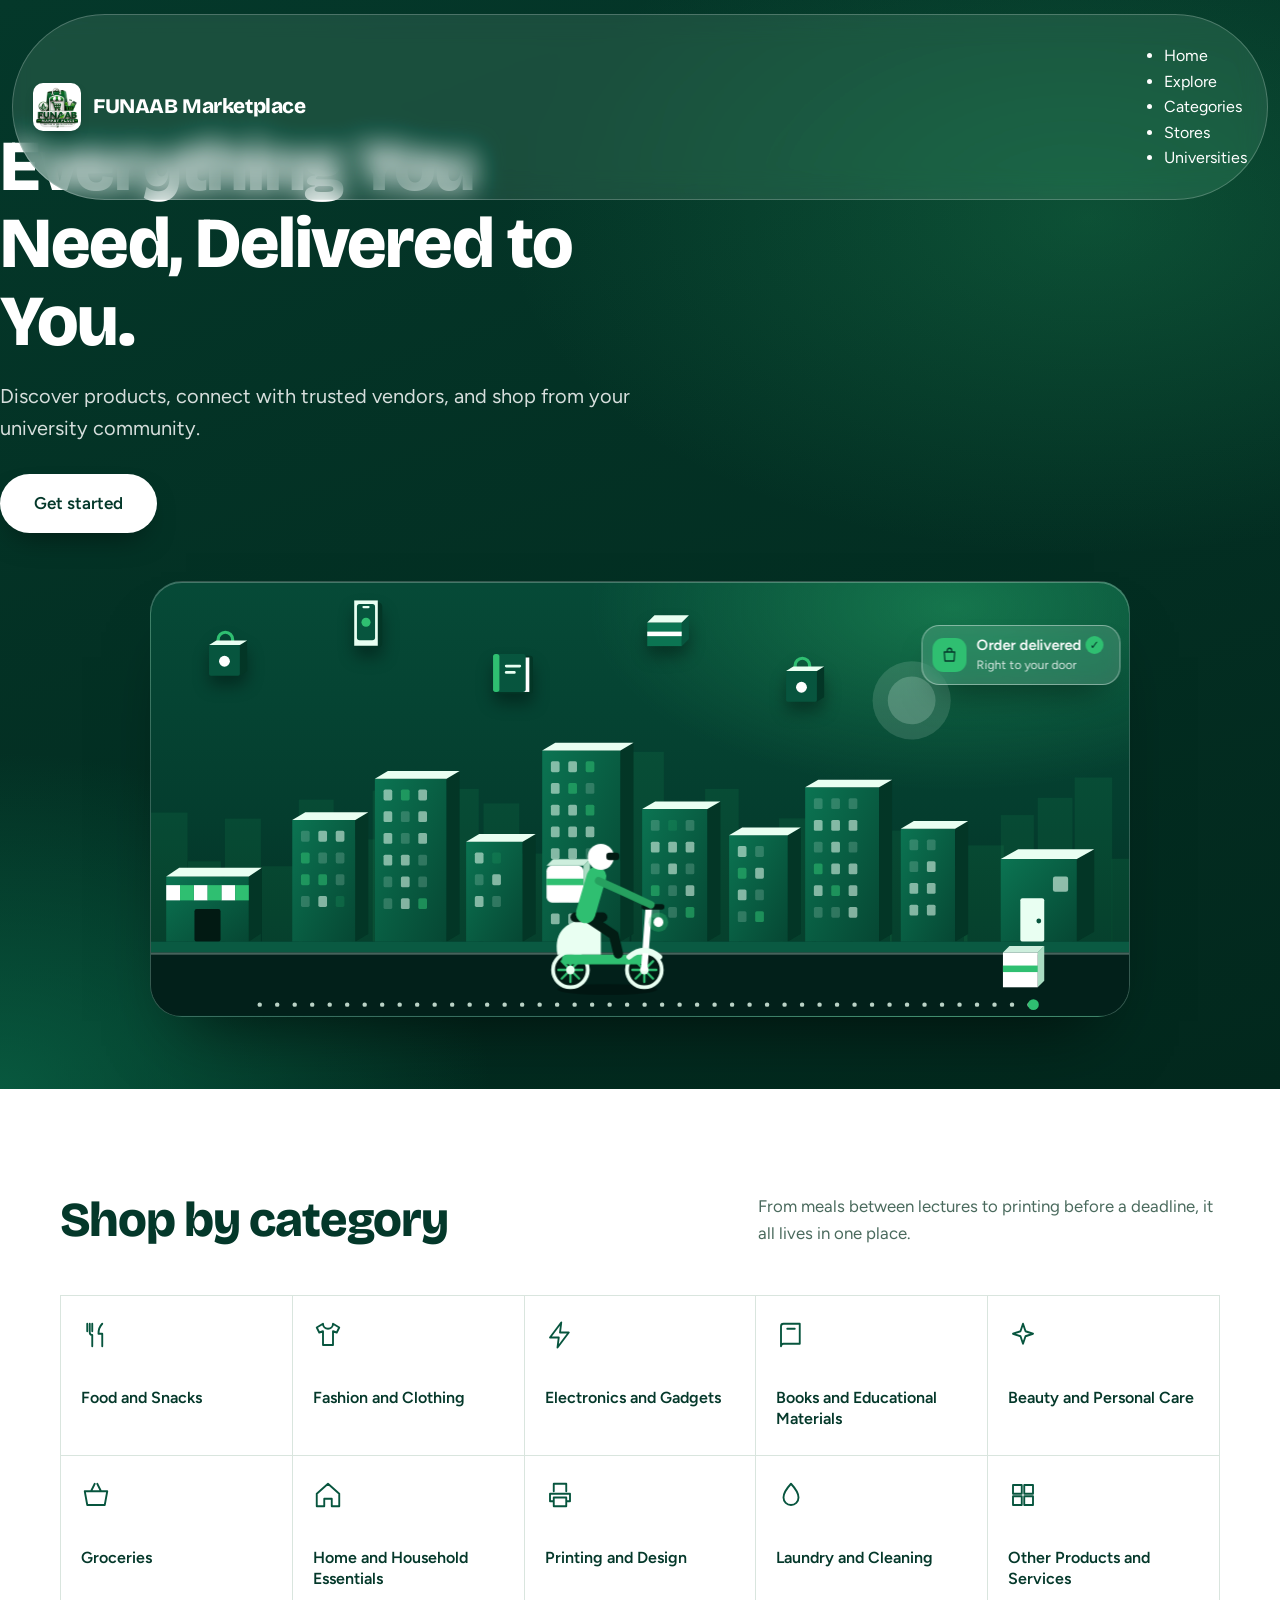
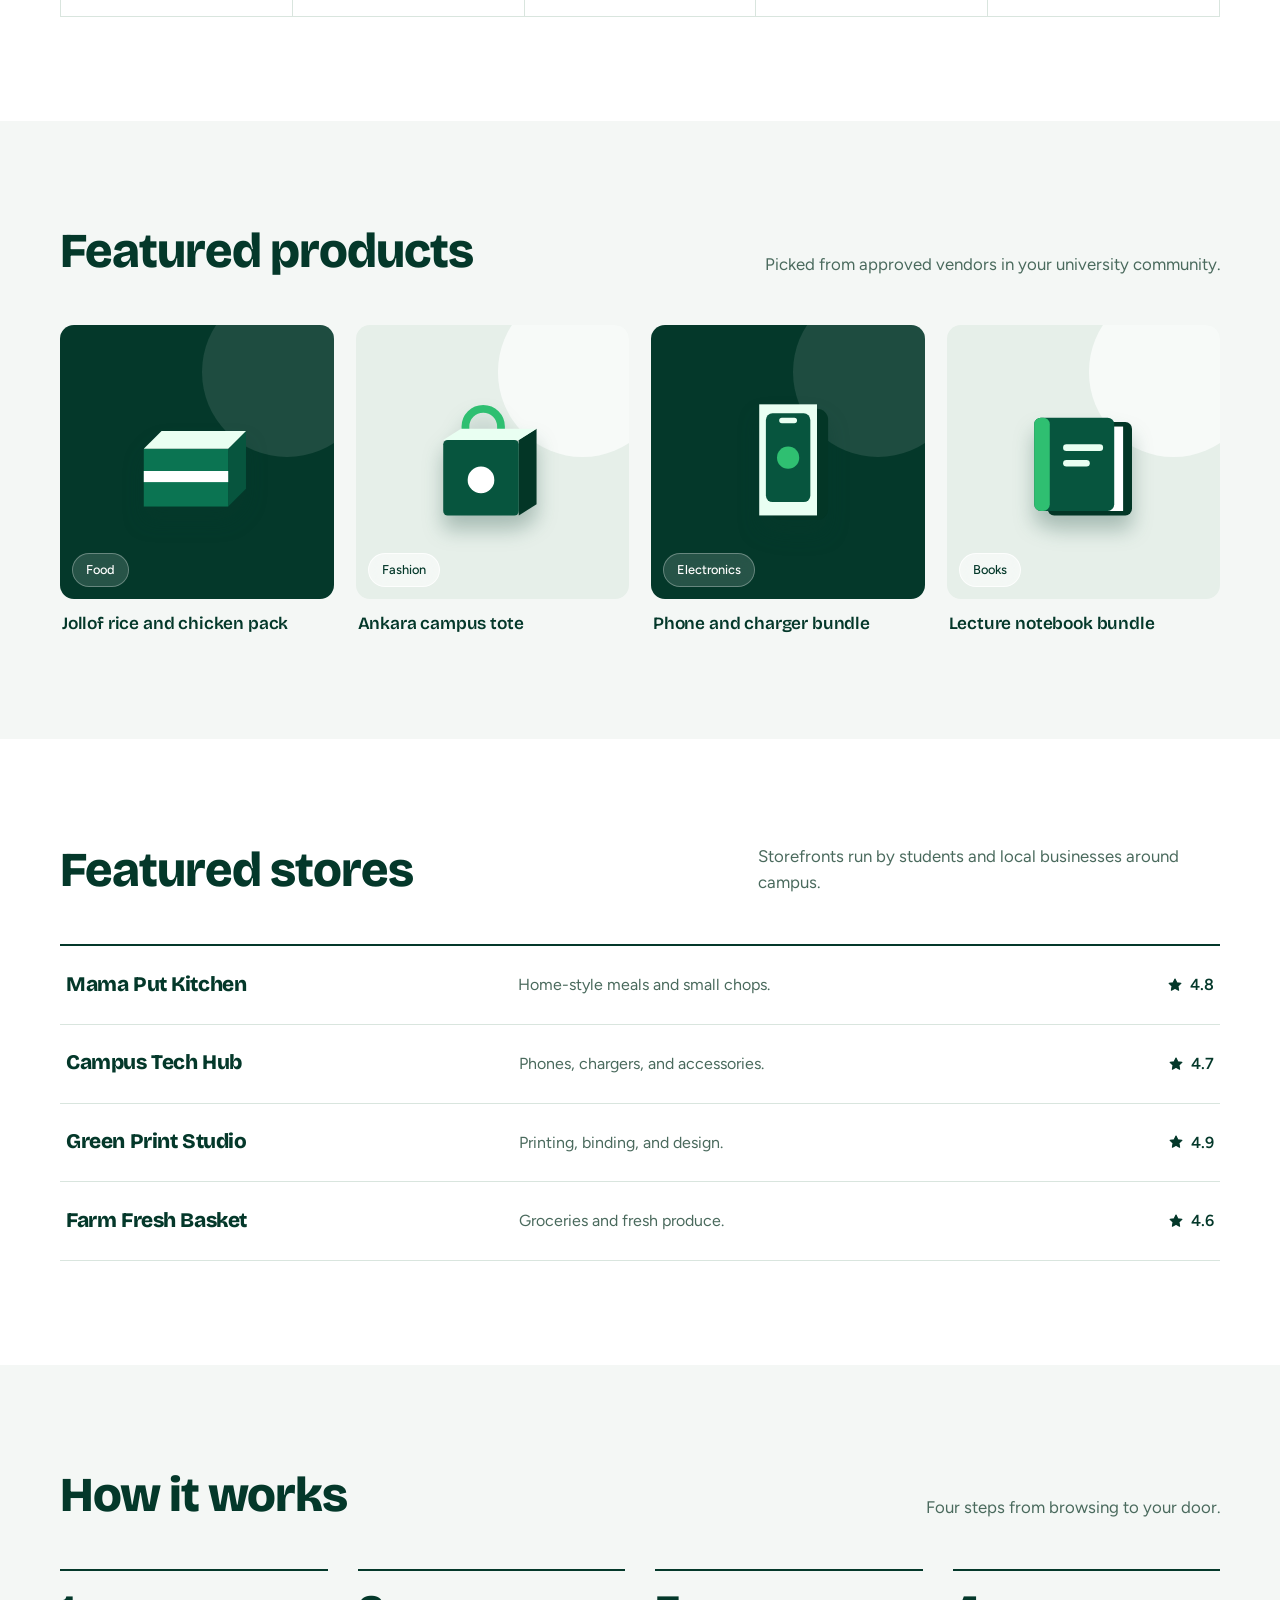
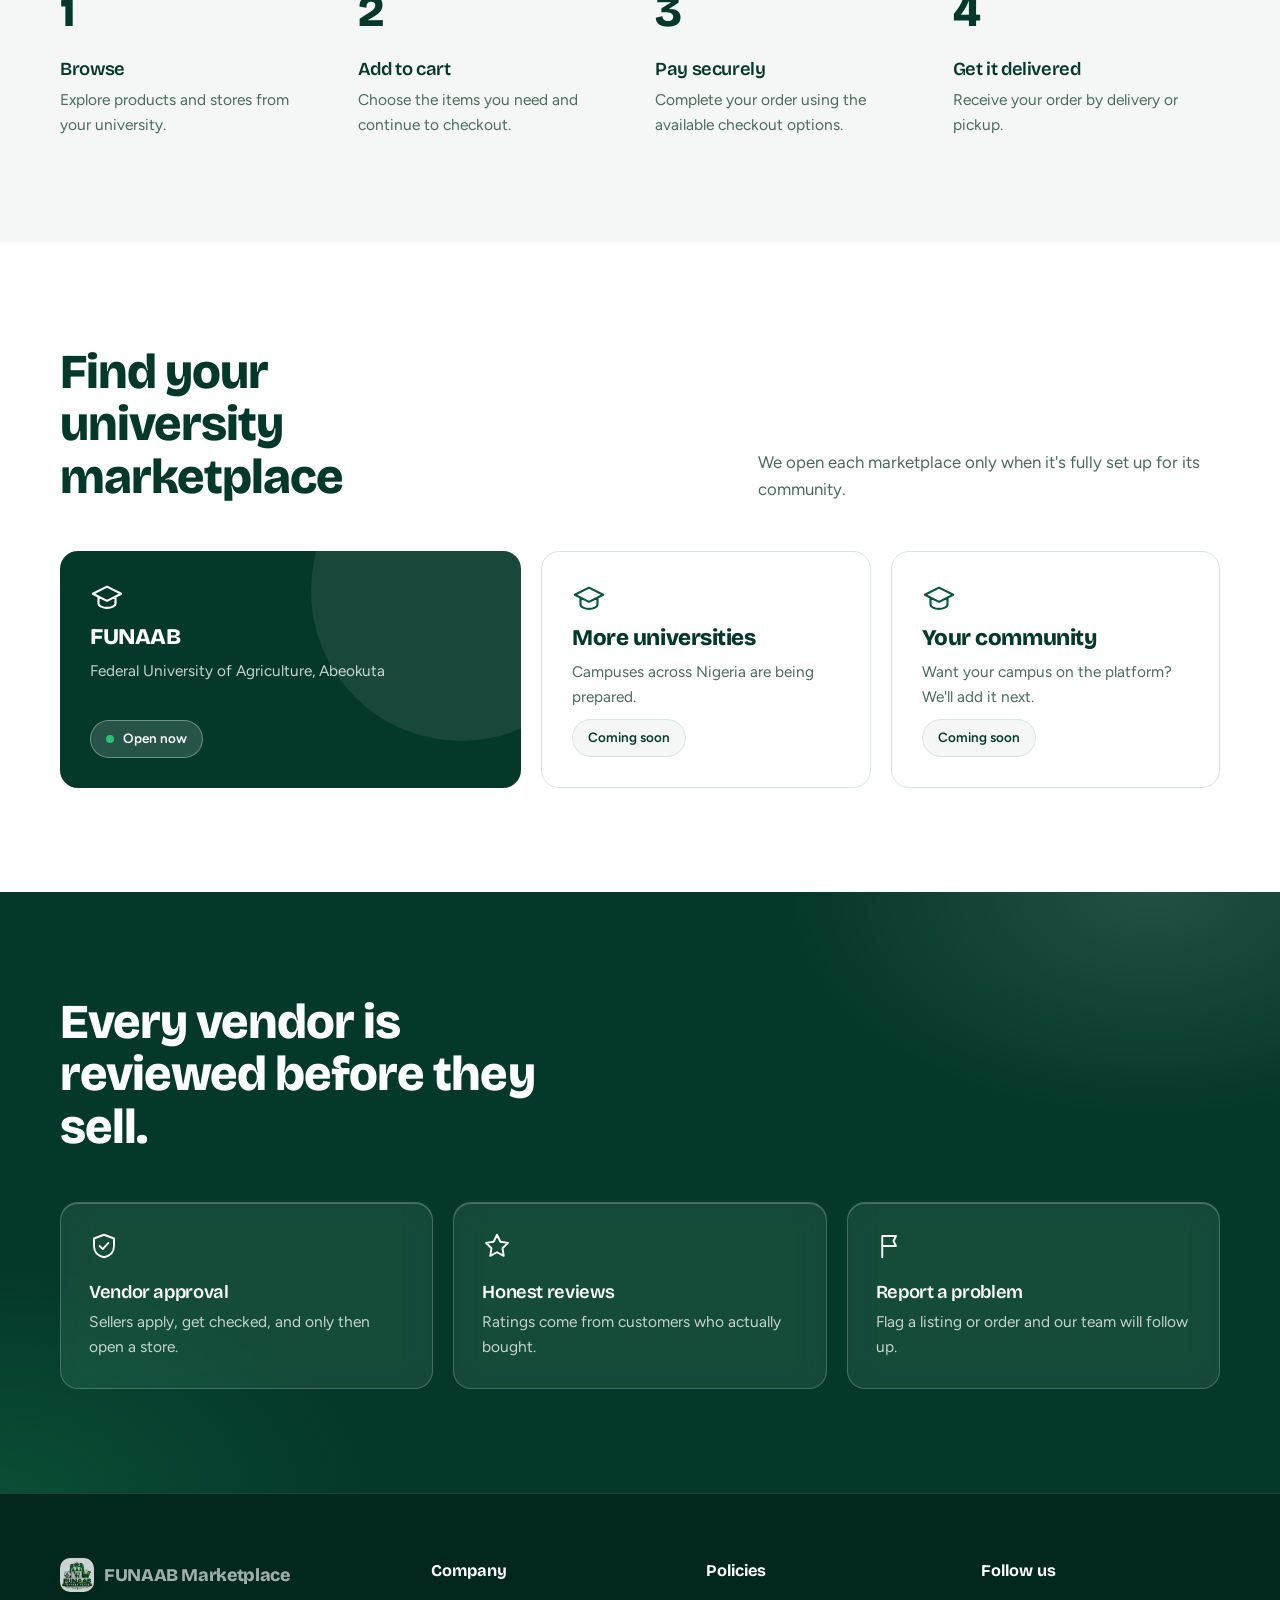
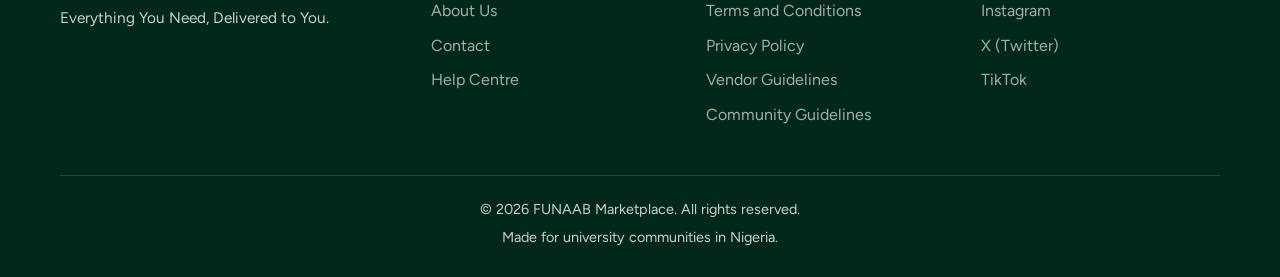
==== index.html @ 8a832fd6 "Rename index-18.html to index.html" ====
<!DOCTYPE html>
<html lang="en">
<head>
<meta charset="utf-8">
<meta name="viewport" content="width=device-width, initial-scale=1, viewport-fit=cover">
<title>FUNAAB Marketplace — Everything You Need, Delivered to You</title>
<meta name="description" content="Discover products, connect with trusted vendors, and shop from your university community on FUNAAB Marketplace.">
<meta name="theme-color" content="#022c21">
<link rel="preconnect" href="https://fonts.googleapis.com">
<link rel="preconnect" href="https://fonts.gstatic.com" crossorigin>
<link href="https://fonts.googleapis.com/css2?family=Bricolage+Grotesque:opsz,wght@12..96,600;12..96,800&family=Figtree:wght@400;500;600&display=swap" rel="stylesheet">
<style>
:root{
  --deep:#04382a;
  --deep-2:#043d2e;
  --emerald:#07553e;
  --fresh:#2fbf71;
  --fresh-soft:#d9f7e6;
  --mint:#f4f7f5;
  --ink:#08261d;
  --muted:#4a6a5d;
  --line:#d9e5de;
  --white:#fff;
  --ease:cubic-bezier(.22,.8,.24,1);
  --display:"Bricolage Grotesque",system-ui,sans-serif;
  --body:"Figtree",system-ui,-apple-system,"Segoe UI",sans-serif;
}
*,*::before,*::after{box-sizing:border-box}
html{scroll-behavior:smooth;-webkit-text-size-adjust:100%}
body{margin:0;font-family:var(--body);color:var(--ink);background:var(--white);line-height:1.6;overflow-x:hidden;-webkit-font-smoothing:antialiased}
a{color:inherit;text-decoration:none}
svg{display:block}
.icon{width:1em;height:1em;fill:none;stroke:currentColor;stroke-width:1.7;stroke-linecap:round;stroke-linejoin:round}
:focus-visible{outline:3px solid var(--fresh);outline-offset:3px;border-radius:8px}
.wrap{width:min(1160px,calc(100% - 40px));margin-inline:auto}
h1,h2,h3{font-family:var(--display);line-height:1.08;margin:0;letter-spacing:-.02em}

/* ---------- Navigation ---------- */
.nav{position:fixed;inset:14px 0 auto 0;z-index:50;pointer-events:none}
.nav-inner{pointer-events:auto;width:min(1160px,calc(100% - 28px));margin-inline:auto;display:flex;align-items:center;justify-content:space-between;gap:16px;padding:10px 14px 10px 18px;border-radius:999px;background:rgba(255,255,255,.1);border:1px solid rgba(255,255,255,.22);backdrop-filter:blur(14px) saturate(1.4);-webkit-backdrop-filter:blur(14px) saturate(1.4);color:#fff;transition:background .35s var(--ease),border-color .35s var(--ease),color .35s var(--ease),box-shadow .35s var(--ease)}
.nav.scrolled .nav-inner{background:rgba(255,255,255,.82);border-color:var(--line);color:var(--deep);box-shadow:0 10px 30px -12px rgba(4,59,44,.35)}
.logo{display:flex;align-items:center;gap:10px;font-family:var(--display);font-weight:800;font-size:1.12rem;letter-spacing:-.02em}
.logo-mark{width:34px;height:34px;border-radius:10px;background:#fff;display:grid;place-items:center;color:var(--deep);box-shadow:0 6px 14px -8px rgba(0,0,0,.5)}
.logo-mark .icon{width:19px;height:19px;stroke-width:2}
.site-logo{display:block;width:100%;height:100%;object-fit:contain}
.logo-mark{overflow:hidden;flex:0 0 34px}

/* ---------- Hero ---------- */
.hero{position:relative;min-height:100svh;color:#fff;background:
  radial-gradient(900px 520px at 85% 20%,rgba(47,191,113,.22),transparent 65%),
  radial-gradient(700px 480px at 0% 100%,rgba(10,107,75,.7),transparent 70%),
  linear-gradient(160deg,var(--deep) 0%,#02281d 100%);
  display:flex;align-items:center;padding:128px 0 72px;overflow:hidden;isolation:isolate}
.hero-in{width:100%;min-width:0}
.hero .wrap{max-width:100%;}
.hero h1,.hero p.lead{overflow-wrap:anywhere;word-break:normal}
.hero h1 .w,.hero .lead .w{max-width:100%;}
.hero h1{font-size:clamp(2.4rem,5.6vw,4.6rem);font-weight:800;max-width:15ch}
.hero p.lead{font-size:clamp(1.05rem,1.6vw,1.25rem);max-width:52ch;margin:20px 0 30px;color:rgba(255,255,255,.84)}
.cta-row{display:flex;gap:14px;flex-wrap:wrap}
.cta-row .btn{width:auto;min-width:0}
.btn{display:inline-flex;align-items:center;justify-content:center;padding:11px 22px;min-height:44px;border-radius:999px;font-weight:600;font-size:.94rem;transition:transform .3s var(--ease),box-shadow .3s var(--ease),background .3s}
.btn-primary{background:#fff;color:var(--deep);box-shadow:0 14px 30px -14px rgba(0,0,0,.55)}
.btn-primary:hover{transform:translateY(-3px);box-shadow:0 20px 36px -14px rgba(0,0,0,.65)}
.btn-glass{background:rgba(255,255,255,.1);color:#fff;border:1px solid rgba(255,255,255,.38);backdrop-filter:blur(10px);-webkit-backdrop-filter:blur(10px)}
.btn-glass:hover{transform:translateY(-3px);background:rgba(255,255,255,.2)}
.btn:active{transform:translateY(0) scale(.98)}

/* word-by-word text */
.w{display:inline-block;opacity:0;transform:translate3d(0,.55em,0) scale(.96);animation:word .7s var(--ease) forwards}
.hero h1 .w{animation-delay:calc(120ms + var(--w) * 95ms)}
.hero .lead .w{animation-delay:calc(900ms + var(--w) * 48ms)}
@keyframes word{to{opacity:1;transform:none}}
.enter{opacity:0;transform:translate3d(0,26px,0);animation:enter .9s var(--ease) forwards;animation-delay:calc(var(--d,0) * 1ms)}
@keyframes enter{to{opacity:1;transform:none}}

/* delivery scene */
.scene{--loop:9s;--start:1.5s;position:relative;margin:48px auto 0;max-width:980px;aspect-ratio:900/400;border-radius:32px;overflow:hidden;border:1px solid rgba(255,255,255,.2);
  background:radial-gradient(520px 260px at 82% 6%,rgba(47,191,113,.38),transparent 70%),linear-gradient(180deg,#064a37 0%,#043d2e 55%,#022c21 100%);
  box-shadow:0 40px 70px -36px rgba(0,0,0,.65),inset 0 1px 0 rgba(255,255,255,.25);
  opacity:0;animation:sceneIn 1s var(--ease) 1.1s forwards;contain:layout paint}
@keyframes sceneIn{from{opacity:0;transform:translate3d(0,30px,0) scale(.98)}to{opacity:1;transform:none}}
.scene.paused *{animation-play-state:paused!important}
.city{position:absolute;inset:0;width:100%;height:100%}
.tw{animation:tw 3.2s ease-in-out infinite alternate}
@keyframes tw{from{opacity:.15}to{opacity:.9}}
.route{animation:march .8s linear infinite}
@keyframes march{to{stroke-dashoffset:16}}

.rx{transform:translate3d(420px,0,0);animation:rideX var(--loop) linear infinite var(--start) backwards;will-change:transform}
@keyframes rideX{
  0%{transform:translate3d(90px,0,0);animation-timing-function:cubic-bezier(.45,.05,.3,1)}
  58%{transform:translate3d(740px,0,0);animation-timing-function:cubic-bezier(.5,0,.9,.5)}
  70%,100%{transform:translate3d(920px,0,0)}}
.ro{animation:rideO var(--loop) linear infinite var(--start) backwards}
@keyframes rideO{0%{opacity:0}4%,66%{opacity:1}70%,100%{opacity:0}}
.spin{transform-box:fill-box;transform-origin:center;animation:spin var(--loop) linear infinite var(--start) backwards}
@keyframes spin{
  0%{transform:rotate(0);animation-timing-function:cubic-bezier(.45,.05,.3,1)}
  58%{transform:rotate(2292deg);animation-timing-function:cubic-bezier(.5,0,.9,.5)}
  70%,100%{transform:rotate(2865deg)}}
.bob{animation:bob .36s ease-in-out infinite alternate}
@keyframes bob{to{transform:translate3d(0,-1.8px,0)}}
.dust-wrap{animation:dustW var(--loop) linear infinite var(--start) backwards}
@keyframes dustW{0%,54%{opacity:1}56.5%{opacity:0}59%,100%{opacity:1}}
.dust{transform-box:fill-box;transform-origin:center;opacity:0;animation:puff .9s ease-out infinite}
.dust:nth-child(2){animation-delay:.3s}.dust:nth-child(3){animation-delay:.6s}
@keyframes puff{0%{opacity:.6;transform:translate3d(0,0,0) scale(.4)}100%{opacity:0;transform:translate3d(-44px,-12px,0) scale(1.7)}}

.pkg{transform-box:fill-box;transform-origin:50% 100%;animation:pkg var(--loop) linear infinite var(--start) backwards}
@keyframes pkg{
  0%,56%{opacity:0;transform:translate3d(-70px,-50px,0) scale(.2)}
  60%{opacity:1;transform:translate3d(-22px,-74px,0) scale(1.1)}
  64%{transform:translate3d(0,0,0) scale(1.18,.84)}
  67%{transform:translate3d(0,-9px,0) scale(.95,1.07)}
  70%,90%{opacity:1;transform:none}
  96%,100%{opacity:0;transform:translate3d(0,-10px,0) scale(.9)}}
.ring{transform-box:fill-box;transform-origin:center;opacity:0;animation:ring var(--loop) ease-out infinite var(--start) backwards}
@keyframes ring{0%,62%{opacity:0;transform:scale(.3)}64%{opacity:.85}78%,100%{opacity:0;transform:scale(2.4)}}

.dcard{position:absolute;left:min(89%,calc(100% - 100px));top:10%;display:flex;align-items:center;gap:10px;padding:10px 16px 10px 10px;border-radius:18px;background:rgba(255,255,255,.16);border:1px solid rgba(255,255,255,.4);backdrop-filter:blur(12px) saturate(1.3);-webkit-backdrop-filter:blur(12px) saturate(1.3);box-shadow:0 20px 36px -18px rgba(0,0,0,.6);color:#fff;line-height:1.25;white-space:nowrap;transform:translate3d(-50%,0,0);animation:card var(--loop) linear infinite var(--start) backwards;will-change:transform,opacity}
.dcard i{width:34px;height:34px;border-radius:11px;background:var(--fresh);color:var(--deep);display:grid;place-items:center;font-size:18px;flex:none}
.dcard b{display:block;font-weight:600;font-size:.92rem}
.dcard small{opacity:.82;font-size:.76rem}
.tk{display:inline-grid;place-items:center;width:18px;height:18px;margin-left:4px;border-radius:50%;background:var(--fresh);color:var(--deep);font-size:.72rem;font-weight:800;vertical-align:1px}
@keyframes card{
  0%,62%{opacity:0;transform:translate3d(-50%,14px,0) scale(.88)}
  68%{opacity:1;transform:translate3d(-50%,-4px,0) scale(1.04)}
  71%,90%{opacity:1;transform:translate3d(-50%,0,0) scale(1)}
  96%,100%{opacity:0;transform:translate3d(-50%,-10px,0) scale(.96)}}

.fl{position:absolute;width:clamp(32px,6.2vw,58px);aspect-ratio:1;height:auto;will-change:transform;filter:drop-shadow(0 10px 8px rgba(0,0,0,.35));animation:drift var(--t,8s) ease-in-out var(--s,0s) infinite alternate}
@keyframes drift{from{transform:translate3d(0,0,0) rotate(var(--r0,-6deg))}to{transform:translate3d(var(--dx,10px),var(--dy,-14px),0) rotate(var(--r1,6deg))}}

@media (max-width:640px){
  .fl.hide-s{display:none}
  .dcard b{font-size:.82rem}.dcard small{font-size:.7rem}.dcard i{width:28px;height:28px}
}


/* ---------- Sections ---------- */
section{position:relative}
.block{padding:104px 0}
.block.alt{background:var(--mint)}
.head{display:grid;grid-template-columns:1fr 1fr;gap:24px 48px;align-items:end;margin-bottom:48px}
.head h2{font-size:clamp(2rem,3.8vw,3.1rem);color:var(--deep);font-weight:800;max-width:14ch}
.head p{margin:0;color:var(--muted);font-size:1.05rem;max-width:42ch;justify-self:end}
.reveal{opacity:0;transform:translate3d(0,14px,0);transition:opacity .6s var(--ease),transform .6s var(--ease)}
.reveal.in{opacity:1;transform:none}

/* categories: ruled index, fills deep green on hover */
.cats{display:grid;grid-template-columns:repeat(5,1fr);border-top:1px solid var(--line);border-left:1px solid var(--line)}
.cat{padding:24px 20px 26px;border-right:1px solid var(--line);border-bottom:1px solid var(--line);display:flex;flex-direction:column;gap:38px;color:var(--deep);font-weight:600;line-height:1.3;transition:background .3s,color .3s}
.cat .icon{width:30px;height:30px;stroke-width:1.5;color:var(--emerald);transition:color .3s}
.cat:hover{background:var(--deep);color:#fff}
.cat:hover .icon{color:#fff}

/* products */
.products{display:grid;grid-template-columns:repeat(4,1fr);gap:22px}
.art{aspect-ratio:1/1;border-radius:14px;background:#e6efe9;display:grid;place-items:center;position:relative;overflow:hidden}
.art::before{content:"";position:absolute;width:62%;aspect-ratio:1;border-radius:50%;background:rgba(255,255,255,.7);right:-14%;top:-14%}
.art.dark{background:var(--deep)}
.art.dark::before{background:rgba(255,255,255,.1)}
.art svg{position:relative;width:52%;height:auto;filter:drop-shadow(0 14px 10px rgba(4,56,42,.28))}
.tag{position:absolute;left:12px;bottom:12px;padding:6px 13px;border-radius:999px;font-size:.8rem;font-weight:500;color:var(--deep);background:rgba(255,255,255,.55);border:1px solid rgba(255,255,255,.8);backdrop-filter:blur(10px);-webkit-backdrop-filter:blur(10px)}
.art.dark .tag{color:#fff;background:rgba(255,255,255,.14);border-color:rgba(255,255,255,.3)}
.pbody{padding:14px 2px 0}
.pbody h3{font-size:1.08rem;color:var(--deep);font-weight:600;letter-spacing:-.01em;line-height:1.25}

/* stores: ruled list */
.stores{border-top:2px solid var(--deep)}
.store{display:grid;grid-template-columns:1.1fr 1.6fr auto;gap:20px;align-items:center;padding:26px 6px;border-bottom:1px solid var(--line);transition:background .3s}
.store:hover{background:var(--mint)}
.store h3{font-size:1.3rem;color:var(--deep);font-weight:800}
.store p{margin:0;color:var(--muted)}
.rating{display:inline-flex;align-items:center;gap:7px;font-weight:600;color:var(--deep)}
.rating .icon{width:16px;height:16px;fill:var(--deep);stroke:var(--deep)}

/* how it works */
.steps{display:grid;grid-template-columns:repeat(4,1fr);gap:30px}
.step{border-top:2px solid var(--deep);padding-top:18px}
.step .n{font-family:var(--display);font-weight:800;font-size:2.8rem;line-height:1;color:var(--deep);margin-bottom:26px}
.step h3{font-size:1.15rem;color:var(--deep);font-weight:600}
.step p{margin:8px 0 0;color:var(--muted);font-size:.97rem;max-width:26ch}

/* universities */
.unis{display:grid;grid-template-columns:1.4fr 1fr 1fr;gap:20px}
.uni{border-radius:18px;padding:30px;border:1px solid var(--line);background:#fff;display:flex;flex-direction:column;gap:10px;min-height:220px}
.uni .cap{width:34px;height:34px;color:var(--emerald);stroke-width:1.5}
.uni h3{font-size:1.4rem;color:var(--deep);font-weight:800}
.uni p{margin:0;color:var(--muted);font-size:.96rem}
.status{align-self:flex-start;margin-top:auto;padding:7px 15px;border-radius:999px;font-size:.84rem;font-weight:600;color:var(--deep);border:1px solid var(--line);background:var(--mint)}
.uni.live{background:var(--deep);border:none;position:relative;overflow:hidden;isolation:isolate}
.uni.live::before{content:"";position:absolute;width:300px;height:300px;border-radius:50%;background:rgba(255,255,255,.08);right:-90px;top:-110px;z-index:-1}
.uni.live h3,.uni.live .cap{color:#fff}
.uni.live p{color:rgba(255,255,255,.78)}
.uni.live .status{display:inline-flex;align-items:center;gap:9px;color:#fff;background:rgba(255,255,255,.14);border:1px solid rgba(255,255,255,.35);backdrop-filter:blur(10px);-webkit-backdrop-filter:blur(10px)}
.pulse{width:8px;height:8px;border-radius:50%;background:var(--fresh);animation:pulse 1.8s ease-out infinite}
@keyframes pulse{0%{box-shadow:0 0 0 0 rgba(47,191,113,.7)}100%{box-shadow:0 0 0 10px rgba(47,191,113,0)}}

/* trust band (deep green, glass cards) */
.trust{background:radial-gradient(520px 320px at 90% 0%,rgba(255,255,255,.12),transparent 70%),radial-gradient(520px 320px at 0% 100%,rgba(47,191,113,.16),transparent 70%),var(--deep);color:#fff;padding:104px 0}
.trust h2{font-size:clamp(2rem,3.8vw,3.1rem);font-weight:800;max-width:17ch}
.trust-grid{display:grid;grid-template-columns:repeat(3,1fr);gap:20px;margin-top:48px}
.tcard{padding:28px;border-radius:18px;background:rgba(255,255,255,.08);border:1px solid rgba(255,255,255,.2);box-shadow:inset 0 1px 0 rgba(255,255,255,.22);backdrop-filter:blur(14px) saturate(1.3);-webkit-backdrop-filter:blur(14px) saturate(1.3)}
.tcard .icon{width:30px;height:30px;stroke-width:1.5;color:#fff;margin-bottom:22px}
.tcard h3{font-size:1.15rem;font-weight:600}
.tcard p{margin:8px 0 0;color:rgba(255,255,255,.76);font-size:.97rem}

/* footer */
footer{background:#02281d;color:rgba(255,255,255,.78);padding:64px 0 28px;border-top:1px solid rgba(255,255,255,.12)}
.foot-grid{display:grid;grid-template-columns:1.4fr 1fr 1fr 1fr;gap:36px}
.foot-grid h4{margin:0 0 14px;color:#fff;font-family:var(--display);font-size:1.02rem}
.foot-grid ul{list-style:none;margin:0;padding:0;display:grid;gap:9px}
.foot-grid a{opacity:.8;transition:opacity .2s}
.foot-grid a:hover{opacity:1;text-decoration:underline;text-underline-offset:4px}
.foot-brand p{max-width:32ch;margin:14px 0 0;font-size:.96rem}
.foot-bottom{margin-top:48px;padding-top:22px;border-top:1px solid rgba(255,255,255,.14);font-size:.9rem;display:flex;justify-content:space-between;gap:12px;flex-wrap:wrap}

/* ---------- Responsive ---------- */
@media (max-width:980px){
  .head{grid-template-columns:1fr}.head p{justify-self:start}
  .cats{grid-template-columns:repeat(3,1fr)}
  .products{grid-template-columns:repeat(2,1fr)}
  .steps{grid-template-columns:repeat(2,1fr);row-gap:40px}
  .unis{grid-template-columns:1fr 1fr}.uni.live{grid-column:1/-1}
  .trust-grid{grid-template-columns:1fr}
  .foot-grid{grid-template-columns:1fr 1fr}
}
@media (max-width:820px){
  .links{display:none!important}
}
@media (max-width:700px){
  .store{grid-template-columns:1fr auto}.store p{grid-column:1/-1;grid-row:2}
}
@media (max-width:560px){
  .cats{grid-template-columns:repeat(2,1fr)}
  .unis,.steps{grid-template-columns:1fr}
  .foot-grid{grid-template-columns:1fr}
  .products{gap:14px}
}
@media (prefers-reduced-motion:reduce){html{scroll-behavior:auto}.reveal{transition:none;opacity:1;transform:none}}

.nav-inner{width:calc(100% - 24px);max-width:none;padding:12px 20px;min-height:78px;gap:12px}
.nav-inner .logo{gap:12px;font-size:1.3rem;min-width:0;white-space:nowrap}
.nav-inner .logo-mark{width:48px;height:48px;flex:0 0 48px;border-radius:10px}
.nav-inner .site-logo{width:100%;height:100%;object-fit:contain}
.foot-bottom{display:flex;flex-direction:column;justify-content:center;align-items:center;text-align:center;width:100%;gap:4px}
.foot-bottom span{display:block;max-width:100%}

/* never allow sideways scrolling */
html,body{width:100%;max-width:100%;overflow-x:hidden}

/* "Get started" button (desktop/tablet size) */
.cta-row .btn{padding:16px 34px;font-size:1.0625rem;min-height:54px;width:auto;max-width:fit-content}

/* =====================================================================
   MOBILE REFINEMENT  (designed for 320 / 360 / 375 / 390 / 430px)
   Everything below is fluid (clamp / vw) so it scales smoothly between
   the named widths instead of jumping at them.
   ===================================================================== */

/* ---- Header: compact pill, centred, equal padding both sides ---- */
@media (max-width:820px){
  .nav{inset:10px 0 auto 0}
  .nav-inner>nav{display:none}                 /* empty <nav> was adding a flex gap + dead space on the right */
  .nav-inner{width:fit-content;max-width:calc(100% - 24px);min-height:0;margin-inline:auto;justify-content:center;gap:0;padding:6px 16px 6px 8px}
  .nav-inner .logo{gap:8px;font-size:clamp(.95rem,4.3vw,1.15rem);line-height:1.2}
  .nav-inner .logo-mark{width:36px;height:36px;flex:0 0 36px;border-radius:9px}
}

/* ---- Page, hero, illustration ---- */
@media (max-width:640px){
  .wrap{width:calc(100% - 36px)}               /* 18px gutters (was 36px: hero had double side padding) */

  .hero{min-height:0;align-items:flex-start;padding:82px 0 34px}   /* hug the content instead of stretching to 100svh */
  .hero h1{font-size:clamp(1.9rem,8.6vw,2.7rem);line-height:1.08;letter-spacing:-.035em;max-width:100%;text-wrap:balance}
  .hero p.lead{font-size:clamp(.95rem,3.9vw,1.05rem);line-height:1.55;max-width:36ch;margin:14px 0 22px}
  .cta-row .btn{padding:13px 28px;min-height:48px;font-size:1rem}

  /* illustration: larger, still 14px clear of both screen edges */
  .scene{margin:28px -4px 0;aspect-ratio:900/520;border-radius:22px}

  /* sections below the hero: tighter rhythm */
  .block,.trust{padding:60px 0}
  .head{gap:12px;margin-bottom:28px}
  .head h2,.trust h2{font-size:clamp(1.65rem,7vw,2rem)}
  .head p{font-size:1rem}
  .cat{padding:18px 14px 20px;gap:26px}
  .store{padding:20px 4px}
  .step .n{font-size:2.2rem;margin-bottom:14px}
  .uni{padding:24px;min-height:0}
  .trust-grid{margin-top:28px}
  .tcard{padding:22px}
  footer{padding:48px 0 24px}
  .foot-bottom{margin-top:36px}
}

/* ---- Smallest phones ---- */
@media (max-width:340px){
  .wrap{width:calc(100% - 32px)}
  .cta-row .btn{padding:12px 24px}
  .dcard{padding:8px 12px 8px 8px;gap:8px}
}
</style>
</head>
<body>

<!-- Icon sprite -->
<svg width="0" height="0" style="position:absolute" aria-hidden="true">
  <symbol id="i-bag" viewBox="0 0 24 24"><path d="M5 8h14l-1 12H6zM9 8V6a3 3 0 0 1 6 0v2"/></symbol>
  <symbol id="i-food" viewBox="0 0 24 24"><path d="M7 3v7a2 2 0 0 0 2 2v9M5 3v6M9 3v6M17 3c-2 2-3 5-3 8h3v10"/></symbol>
  <symbol id="i-shirt" viewBox="0 0 24 24"><path d="M8 3 3 6l2 4 3-1v11h8V9l3 1 2-4-5-3a4 4 0 0 1-8 0z"/></symbol>
  <symbol id="i-bolt" viewBox="0 0 24 24"><path d="M13 2 4 14h7l-1 8 9-12h-7z"/></symbol>
  <symbol id="i-book" viewBox="0 0 24 24"><path d="M4 5a2 2 0 0 1 2-2h13v16H6a2 2 0 0 0-2 2zM4 19V5M9 7h6"/></symbol>
  <symbol id="i-sparkle" viewBox="0 0 24 24"><path d="m12 3 2 6 6 2-6 2-2 6-2-6-6-2 6-2z"/></symbol>
  <symbol id="i-basket" viewBox="0 0 24 24"><path d="M3 9h18l-2 11H5zM8 9l3-6M16 9l-3-6"/></symbol>
  <symbol id="i-home" viewBox="0 0 24 24"><path d="m3 11 9-8 9 8v10h-6v-6H9v6H3z"/></symbol>
  <symbol id="i-print" viewBox="0 0 24 24"><path d="M7 9V3h10v6M7 17H4v-6h16v6h-3M7 14h10v7H7z"/></symbol>
  <symbol id="i-drop" viewBox="0 0 24 24"><path d="M12 3s6 6.5 6 11a6 6 0 0 1-12 0c0-4.5 6-11 6-11z"/></symbol>
  <symbol id="i-grid" viewBox="0 0 24 24"><path d="M4 4h7v7H4zM13 4h7v7h-7zM4 13h7v7H4zM13 13h7v7h-7z"/></symbol>
  <symbol id="i-shield" viewBox="0 0 24 24"><path d="M12 3l8 3v6c0 5-3.5 8-8 9-4.5-1-8-4-8-9V6zM8.5 12l2.5 2.5 4.5-5"/></symbol>
  <symbol id="i-star" viewBox="0 0 24 24"><path d="m12 3 2.7 5.6 6.1.9-4.4 4.3 1 6.1L12 17l-5.4 2.9 1-6.1L3.2 9.5l6.1-.9z"/></symbol>
  <symbol id="i-flag" viewBox="0 0 24 24"><path d="M5 21V4M5 4h11l-2 4 2 4H5"/></symbol>
  <symbol id="i-store" viewBox="0 0 24 24"><path d="m3 9 2-5h14l2 5M3 9v1a3 3 0 0 0 6 0 3 3 0 0 0 6 0 3 3 0 0 0 6 0V9M5 13v8h14v-8"/></symbol>
  <symbol id="i-cap" viewBox="0 0 24 24"><path d="m2 9 10-5 10 5-10 5zM6 11.5V16c0 1.5 3 3 6 3s6-1.5 6-3v-4.5"/></symbol>
  <symbol id="i-truck" viewBox="0 0 24 24"><path d="M2 6h11v10H2zM13 9h4l3 3v4h-7M6 19a1.5 1.5 0 1 0 0-.01M17 19a1.5 1.5 0 1 0 0-.01"/></symbol>
  <symbol id="i-check" viewBox="0 0 24 24"><path d="m5 12 5 5L20 7"/></symbol>
  <symbol id="o-bag" viewBox="0 0 64 64"><path d="M20 22v-6a8 8 0 0 1 16 0v6" fill="none" stroke="#2fbf71" stroke-width="3.5" stroke-linecap="round"/><polygon points="44,22 52,17 52,51 44,56" fill="#033626"/><rect x="10" y="22" width="34" height="34" rx="2" fill="#07553e"/><polygon points="10,22 18,17 52,17 44,22" fill="#e9fff2"/><circle cx="27" cy="40" r="6" fill="#fff"/></symbol>
  <symbol id="o-phone" viewBox="0 0 64 64"><rect x="24" y="8" width="26" height="50" rx="5" fill="#033626"/><rect x="19" y="6" width="26" height="50" fill="#e9fff2"/><rect x="22" y="10" width="20" height="40" rx="3" fill="#07553e"/><circle cx="32" cy="30" r="5" fill="#2fbf71"/><rect x="28" y="12" width="8" height="2.5" rx="1.2" fill="#e9fff2"/></symbol>
  <symbol id="o-book" viewBox="0 0 64 64"><rect x="16" y="14" width="38" height="42" rx="3" fill="#033626"/><rect x="14" y="16" width="36" height="38" fill="#fff"/><rect x="10" y="12" width="36" height="42" rx="3" fill="#07553e"/><rect x="10" y="12" width="7" height="42" rx="3" fill="#2fbf71"/><rect x="23" y="24" width="18" height="3" rx="1.5" fill="#e9fff2"/><rect x="23" y="31" width="12" height="3" rx="1.5" fill="#e9fff2"/></symbol>
  <symbol id="o-box" viewBox="0 0 64 64"><polygon points="46,26 54,18 54,44 46,52" fill="#07553e"/><rect x="8" y="26" width="38" height="26" fill="#0b7452"/><rect x="8" y="36" width="38" height="5" fill="#fff"/><polygon points="8,26 16,18 54,18 46,26" fill="#e9fff2"/></symbol>
</svg>

<!-- Navigation (hamburger menu removed completely) -->
<header class="nav" id="nav">
  <div class="nav-inner">
    <a class="logo" href="#top" aria-label="FUNAAB Marketplace home">
      <span class="logo-mark"><img src="1001047956-removebg-preview.png" alt="" class="site-logo"></span>
      FUNAAB Marketplace
    </a>
    <nav aria-label="Primary">
      <ul class="links" id="links">
        <li><a href="#top">Home</a></li>
        <li><a href="#explore">Explore</a></li>
        <li><a href="#categories">Categories</a></li>
        <li><a href="#stores">Stores</a></li>
        <li><a href="#universities">Universities</a></li>
      </ul>
    </nav>
  </div>
</header>

<main id="top">

<!-- HERO - NOW FULLY RESPONSIVE LIKE YOUR MOBILE SCREENSHOT -->
<section class="hero">
  <div class="wrap hero-in">
    <h1><span class="w" style="--w:0">Everything</span> <span class="w" style="--w:1">You</span> <span class="w" style="--w:2">Need,</span> <span class="w" style="--w:3">Delivered</span> <span class="w" style="--w:4">to</span> <span class="w" style="--w:5">You.</span></h1>
    <p class="lead"><span class="w" style="--w:0">Discover</span> <span class="w" style="--w:1">products,</span> <span class="w" style="--w:2">connect</span> <span class="w" style="--w:3">with</span> <span class="w" style="--w:4">trusted</span> <span class="w" style="--w:5">vendors,</span> <span class="w" style="--w:6">and</span> <span class="w" style="--w:7">shop</span> <span class="w" style="--w:8">from</span> <span class="w" style="--w:9">your</span> <span class="w" style="--w:10">university</span> <span class="w" style="--w:11">community.</span></p>

    <!-- SINGLE "Get started" button - smaller, centered, clean -->
    <div class="cta-row enter" style="--d:1500">
      <a class="btn btn-primary" href="auth.html">Get started</a>
    </div>

    <div class="scene" id="scene" role="img" aria-label="A delivery rider on a scooter rides through a green city and delivers a package">
      <!-- Floating icons - green like your screenshot -->
      <svg class="fl" style="left:5%;top:10%;--dx:10px;--dy:-14px;--r0:-8deg;--r1:6deg;--t:7s" viewBox="0 0 64 64" aria-hidden="true"><use href="#o-bag"/></svg>
      <svg class="fl" style="left:19%;top:3%;--dx:-8px;--dy:12px;--r0:6deg;--r1:-8deg;--t:8.5s;--s:-2s" viewBox="0 0 64 64" aria-hidden="true"><use href="#o-phone"/></svg>
      <svg class="fl hide-s" style="left:34%;top:14%;--dx:12px;--dy:10px;--r0:-5deg;--r1:9deg;--t:9s;--s:-4s" viewBox="0 0 64 64" aria-hidden="true"><use href="#o-book"/></svg>
      <svg class="fl" style="left:50%;top:4%;--dx:-10px;--dy:-12px;--r0:8deg;--r1:-6deg;--t:7.5s;--s:-1s" viewBox="0 0 64 64" aria-hidden="true"><use href="#o-box"/></svg>
      <svg class="fl hide-s" style="left:64%;top:16%;--dx:9px;--dy:-10px;--r0:-6deg;--r1:7deg;--t:8s;--s:-5s" viewBox="0 0 64 64" aria-hidden="true"><use href="#o-bag"/></svg>

      <svg class="city" viewBox="0 0 900 360" preserveAspectRatio="xMidYMax meet" aria-hidden="true">
        <defs>
          <linearGradient id="bf" x1="0" y1="0" x2="1" y2="1"><stop offset="0" stop-color="#0b7452"/><stop offset="1" stop-color="#064733"/></linearGradient>
        </defs>
        <circle cx="700" cy="70" r="36" fill="#e9fff2" opacity=".14"/><circle cx="700" cy="70" r="22" fill="#e9fff2" opacity=".2"/>
        <g id="far"></g>
        <g id="near"></g>

        <!-- shop -->
        <rect x="14" y="232" width="76" height="60" fill="url(#bf)"/>
        <polygon points="90,232 102,224 102,284 90,292" fill="#033626"/>
        <polygon points="14,232 26,224 102,224 90,232" fill="#e9fff2"/>
        <g fill="#fff"><rect x="14" y="240" width="12.7" height="14"/><rect x="39.4" y="240" width="12.7" height="14"/><rect x="64.8" y="240" width="12.7" height="14"/></g>
        <g fill="#2fbf71"><rect x="26.7" y="240" width="12.7" height="14"/><rect x="52.1" y="240" width="12.7" height="14"/><rect x="77.5" y="240" width="12.5" height="14"/></g>
        <rect x="40" y="262" width="24" height="30" rx="2" fill="#021a13"/>

        <!-- house -->
        <rect x="782" y="216" width="70" height="76" fill="url(#bf)"/>
        <polygon points="852,216 868,207 868,283 852,292" fill="#033626"/>
        <polygon points="782,216 798,207 868,207 852,216" fill="#e9fff2"/>
        <rect x="800" y="252" width="22" height="40" rx="2" fill="#e9fff2"/><circle cx="817" cy="273" r="2.2" fill="#07553e"/>
        <rect x="830" y="232" width="14" height="14" rx="2" fill="#e9fff2" opacity=".6"/>

        <!-- road -->
        <rect x="0" y="292" width="900" height="10" fill="#0a5a42"/>
        <rect x="0" y="302" width="900" height="58" fill="#02201a"/>
        <rect x="0" y="302" width="900" height="2" fill="#e9fff2" opacity=".3"/>
        <line class="route" x1="100" y1="350" x2="810" y2="350" stroke="#e9fff2" stroke-opacity=".8" stroke-width="4" stroke-linecap="round" stroke-dasharray="0.1 16"/>
        <circle cx="812" cy="350" r="5" fill="#2fbf71"/>

        <!-- package -->
        <g transform="translate(800,334)">
          <circle class="ring" cx="0" cy="-16" r="22" fill="none" stroke="#2fbf71" stroke-width="3"/>
          <g class="pkg">
            <polygon points="16,-32 22,-38 22,-6 16,0" fill="#a9dcc2"/>
            <rect x="-16" y="-32" width="32" height="32" fill="#fff"/>
            <rect x="-16" y="-20" width="32" height="6" fill="#2fbf71"/>
            <polygon points="-16,-32 -10,-38 22,-38 16,-32" fill="#cdeedd"/>
          </g>
        </g>

        <!-- rider -->
        <g transform="translate(0,334)">
          <g class="rx"><g class="ro">
            <ellipse cx="0" cy="2" rx="46" ry="5" fill="#000" opacity=".3"/>
            <g class="dust-wrap"><circle class="dust" cx="-52" cy="-8" r="6" fill="#e9fff2"/><circle class="dust" cx="-52" cy="-8" r="6" fill="#e9fff2"/><circle class="dust" cx="-52" cy="-8" r="6" fill="#e9fff2"/></g>
            <g transform="translate(-34,-16)"><circle r="16" fill="#021a13" stroke="#e9fff2" stroke-width="3.5"/><g class="spin"><path d="M-11 0H11M0 -11V11M-8 -8L8 8M8 -8L-8 8" stroke="#2fbf71" stroke-width="2.2" stroke-linecap="round"/><circle r="4" fill="#e9fff2"/></g></g>
            <g transform="translate(34,-16)"><circle r="16" fill="#021a13" stroke="#e9fff2" stroke-width="3.5"/><g class="spin"><path d="M-11 0H11M0 -11V11M-8 -8L8 8M8 -8L-8 8" stroke="#2fbf71" stroke-width="2.2" stroke-linecap="round"/><circle r="4" fill="#e9fff2"/></g></g>
            <g class="bob">
              <rect x="-56" y="-112" width="34" height="34" rx="5" fill="#fff"/>
              <rect x="-56" y="-100" width="34" height="6" fill="#2fbf71"/>
              <polygon points="-56,-112 -50,-118 -16,-118 -22,-112" fill="#cdeedd"/>
              <polygon points="-22,-112 -16,-118 -16,-84 -22,-78" fill="#a9dcc2"/>
              <path d="M-46 -30C-50 -52 -36 -62 -18 -62H-6V-30Z" fill="#e9fff2"/>
              <rect x="-42" y="-30" width="76" height="9" rx="4.5" fill="#2fbf71"/>
              <rect x="-34" y="-69" width="34" height="9" rx="4.5" fill="#021a13"/>
              <path d="M-18 -64L6 -48L10 -31" fill="none" stroke="#021c14" stroke-width="9" stroke-linecap="round" stroke-linejoin="round"/>
              <path d="M38 -72L34 -18" stroke="#fff" stroke-width="6" stroke-linecap="round"/>
              <path d="M20 -28Q34 -40 48 -28" fill="none" stroke="#e9fff2" stroke-width="5" stroke-linecap="round"/>
              <path d="M34 -74H50" stroke="#021a13" stroke-width="5" stroke-linecap="round"/>
              <circle cx="47" cy="-60" r="9" fill="#2fbf71" opacity=".35"/><circle cx="47" cy="-60" r="4.5" fill="#fff"/>
              <path d="M-20 -68L-10 -102" stroke="#2fbf71" stroke-width="18" stroke-linecap="round"/>
              <path d="M-8 -98L14 -88L40 -76" fill="none" stroke="#26a05f" stroke-width="7" stroke-linecap="round" stroke-linejoin="round"/>
              <circle cx="-6" cy="-120" r="12" fill="#fff"/><rect x="-1" y="-124" width="12" height="7" rx="3" fill="#021a13"/>
            </g>
          </g></g>
        </g>
      </svg>

      <div class="dcard"><i><svg class="icon"><use href="#i-bag"/></svg></i><span><b>Order delivered<span class="tk">✓</span></b><small>Right to your door</small></span></div>
    </div>
  </div>
</section>

<!-- CATEGORIES (unchanged) -->
<section class="block" id="categories">
  <div class="wrap">
    <div class="head reveal">
      <h2>Shop by category</h2>
      <p>From meals between lectures to printing before a deadline, it all lives in one place.</p>
    </div>
    <div class="cats reveal">
      <div class="cat"><svg class="icon"><use href="#i-food"/></svg>Food and Snacks</div>
      <div class="cat"><svg class="icon"><use href="#i-shirt"/></svg>Fashion and Clothing</div>
      <div class="cat"><svg class="icon"><use href="#i-bolt"/></svg>Electronics and Gadgets</div>
      <div class="cat"><svg class="icon"><use href="#i-book"/></svg>Books and Educational Materials</div>
      <div class="cat"><svg class="icon"><use href="#i-sparkle"/></svg>Beauty and Personal Care</div>
      <div class="cat"><svg class="icon"><use href="#i-basket"/></svg>Groceries</div>
      <div class="cat"><svg class="icon"><use href="#i-home"/></svg>Home and Household Essentials</div>
      <div class="cat"><svg class="icon"><use href="#i-print"/></svg>Printing and Design</div>
      <div class="cat"><svg class="icon"><use href="#i-drop"/></svg>Laundry and Cleaning</div>
      <div class="cat"><svg class="icon"><use href="#i-grid"/></svg>Other Products and Services</div>
    </div>
  </div>
</section>

<!-- FEATURED PRODUCTS (no prices anywhere on welcome page) -->
<section class="block alt" id="explore">
  <div class="wrap">
    <div class="head reveal">
      <h2>Featured products</h2>
      <p>Picked from approved vendors in your university community.</p>
    </div>
    <div class="products reveal">
      <article class="product"><div class="art dark"><svg viewBox="0 0 64 64" aria-hidden="true"><use href="#o-box"/></svg><span class="tag">Food</span></div><div class="pbody"><h3>Jollof rice and chicken pack</h3></div></article>
      <article class="product"><div class="art "><svg viewBox="0 0 64 64" aria-hidden="true"><use href="#o-bag"/></svg><span class="tag">Fashion</span></div><div class="pbody"><h3>Ankara campus tote</h3></div></article>
      <article class="product"><div class="art dark"><svg viewBox="0 0 64 64" aria-hidden="true"><use href="#o-phone"/></svg><span class="tag">Electronics</span></div><div class="pbody"><h3>Phone and charger bundle</h3></div></article>
      <article class="product"><div class="art "><svg viewBox="0 0 64 64" aria-hidden="true"><use href="#o-book"/></svg><span class="tag">Books</span></div><div class="pbody"><h3>Lecture notebook bundle</h3></div></article>
    </div>
  </div>
</section>

<!-- FEATURED STORES -->
<section class="block" id="stores">
  <div class="wrap">
    <div class="head reveal">
      <h2>Featured stores</h2>
      <p>Storefronts run by students and local businesses around campus.</p>
    </div>
    <div class="stores reveal">
      <div class="store"><h3>Mama Put Kitchen</h3><p>Home-style meals and small chops.</p><span class="rating"><svg class="icon"><use href="#i-star"/></svg>4.8</span></div>
      <div class="store"><h3>Campus Tech Hub</h3><p>Phones, chargers, and accessories.</p><span class="rating"><svg class="icon"><use href="#i-star"/></svg>4.7</span></div>
      <div class="store"><h3>Green Print Studio</h3><p>Printing, binding, and design.</p><span class="rating"><svg class="icon"><use href="#i-star"/></svg>4.9</span></div>
      <div class="store"><h3>Farm Fresh Basket</h3><p>Groceries and fresh produce.</p><span class="rating"><svg class="icon"><use href="#i-star"/></svg>4.6</span></div>
    </div>
  </div>
</section>

<!-- HOW IT WORKS -->
<section class="block alt">
  <div class="wrap">
    <div class="head reveal">
      <h2>How it works</h2>
      <p>Four steps from browsing to your door.</p>
    </div>
    <div class="steps reveal" id="steps">
      <div class="step"><div class="n">1</div><h3>Browse</h3><p>Explore products and stores from your university.</p></div>
      <div class="step"><div class="n">2</div><h3>Add to cart</h3><p>Choose the items you need and continue to checkout.</p></div>
      <div class="step"><div class="n">3</div><h3>Pay securely</h3><p>Complete your order using the available checkout options.</p></div>
      <div class="step"><div class="n">4</div><h3>Get it delivered</h3><p>Receive your order by delivery or pickup.</p></div>
    </div>
  </div>
</section>

<!-- UNIVERSITIES -->
<section class="block" id="universities">
  <div class="wrap">
    <div class="head reveal">
      <h2>Find your university marketplace</h2>
      <p>We open each marketplace only when it's fully set up for its community.</p>
    </div>
    <div class="unis reveal">
      <div class="uni live"><svg class="icon cap"><use href="#i-cap"/></svg><h3>FUNAAB</h3><p>Federal University of Agriculture, Abeokuta</p><span class="status"><span class="pulse"></span>Open now</span></div>
      <div class="uni"><svg class="icon cap"><use href="#i-cap"/></svg><h3>More universities</h3><p>Campuses across Nigeria are being prepared.</p><span class="status">Coming soon</span></div>
      <div class="uni"><svg class="icon cap"><use href="#i-cap"/></svg><h3>Your community</h3><p>Want your campus on the platform? We'll add it next.</p><span class="status">Coming soon</span></div>
    </div>
  </div>
</section>

<!-- TRUST -->
<section class="trust" id="trust">
  <div class="wrap">
    <h2 class="reveal">Every vendor is reviewed before they sell.</h2>
    <div class="trust-grid reveal">
      <div class="tcard"><svg class="icon"><use href="#i-shield"/></svg><h3>Vendor approval</h3><p>Sellers apply, get checked, and only then open a store.</p></div>
      <div class="tcard"><svg class="icon"><use href="#i-star"/></svg><h3>Honest reviews</h3><p>Ratings come from customers who actually bought.</p></div>
      <div class="tcard"><svg class="icon"><use href="#i-flag"/></svg><h3>Report a problem</h3><p>Flag a listing or order and our team will follow up.</p></div>
    </div>
  </div>
</section>

</main>

<!-- FOOTER -->
<footer>
  <div class="wrap">
    <div class="foot-grid">
      <div class="foot-brand">
        <a class="logo" href="#top"><span class="logo-mark"><img src="1001047956-removebg-preview.png" alt="" class="site-logo"></span>FUNAAB Marketplace</a>
        <p>Everything You Need, Delivered to You.</p>
      </div>
      <div><h4>Company</h4><ul><li><a href="#top">About Us</a></li><li><a href="#top">Contact</a></li><li><a href="#top">Help Centre</a></li></ul></div>
      <div><h4>Policies</h4><ul><li><a href="#top">Terms and Conditions</a></li><li><a href="#top">Privacy Policy</a></li><li><a href="#top">Vendor Guidelines</a></li><li><a href="#top">Community Guidelines</a></li></ul></div>
      <div><h4>Follow us</h4><ul><li><a href="#top">Instagram</a></li><li><a href="#top">X (Twitter)</a></li><li><a href="#top">TikTok</a></li></ul></div>
    </div>
    <div class="foot-bottom"><span>© 2026 FUNAAB Marketplace. All rights reserved.</span><span>Made for university communities in Nigeria.</span></div>
  </div>
</footer>

<script>
(function(){
  var nav=document.getElementById('nav');
  var reduce=false;

  // Scroll effect
  var scrolled=false,ticking=false;
  function onScroll(){
    if(ticking)return;ticking=true;
    requestAnimationFrame(function(){
      var s=window.scrollY>40;
      if(s!==scrolled){scrolled=s;nav.classList.toggle('scrolled',s)}
      ticking=false;
    });
  }
  window.addEventListener('scroll',onScroll,{passive:true});onScroll();

  // Scroll reveals
  var items=document.querySelectorAll('.reveal');
  if('IntersectionObserver' in window && !reduce){
    var io=new IntersectionObserver(function(entries){
      entries.forEach(function(en){
        if(en.isIntersecting){
          en.target.classList.add('in');
          if(en.target.id==='steps')en.target.classList.add('in');
          io.unobserve(en.target);
        }
      });
    },{threshold:.12,rootMargin:'0px 0px -40px 0px'});
    items.forEach(function(el){io.observe(el)});
  }else{items.forEach(function(el){el.classList.add('in')})}

  // City generator
  (function(){
    var base=292,seed=7;
    function rnd(){seed=(seed*9301+49297)%233280;return seed/233280}
    var f='';
    for(var x=0;x<900;x+=34){var h=60+rnd()*120,w=28+rnd()*10;f+='<rect x="'+x+'" y="'+(base-h).toFixed(1)+'" width="'+w.toFixed(1)+'" height="'+h.toFixed(1)+'" fill="#2fbf71" opacity=".1"/>'}
    document.getElementById('far').innerHTML=f;
    var B=[[130,58,112],[206,66,150],[290,52,92],[360,72,176],[452,60,122],[532,54,98],[602,68,142],[690,50,104]],n='';
    B.forEach(function(b){
      var x=b[0],w=b[1],h=b[2],t=base-h,d=12;
      n+='<rect x="'+x+'" y="'+t+'" width="'+w+'" height="'+h+'" fill="url(#bf)"/>';
      n+='<polygon points="'+(x+w)+','+t+' '+(x+w+d)+','+(t-7)+' '+(x+w+d)+','+(base-7)+' '+(x+w)+','+base+'" fill="#033626"/>';
      n+='<polygon points="'+x+','+t+' '+(x+d)+','+(t-7)+' '+(x+w+d)+','+(t-7)+' '+(x+w)+','+t+'" fill="#e9fff2"/>';
      var cols=Math.floor((w-10)/16),rows=Math.floor((h-14)/20);
      for(var r=0;r<rows;r++)for(var c=0;c<cols;c++){
        var tw=rnd()>.93,fresh=rnd()>.8;
        n+='<rect'+(tw?' class="tw" style="animation-delay:-'+(rnd()*3).toFixed(1)+'s"':'')+' x="'+(x+8+c*16)+'" y="'+(t+10+r*20)+'" width="8" height="10" rx="1.5" fill="'+(fresh?'#2fbf71':'#e9fff2')+'" opacity="'+(rnd()>.35?.55:.18)+'"/>';
      }
    });
    document.getElementById('near').innerHTML=n;
  })();

  // Pause scene
  var scene=document.getElementById('scene');
  if(scene&&'IntersectionObserver' in window){
    new IntersectionObserver(function(e){scene.classList.toggle('paused',!e[0].isIntersecting)}).observe(scene);
  }
})();
</script>
</body>
</html>
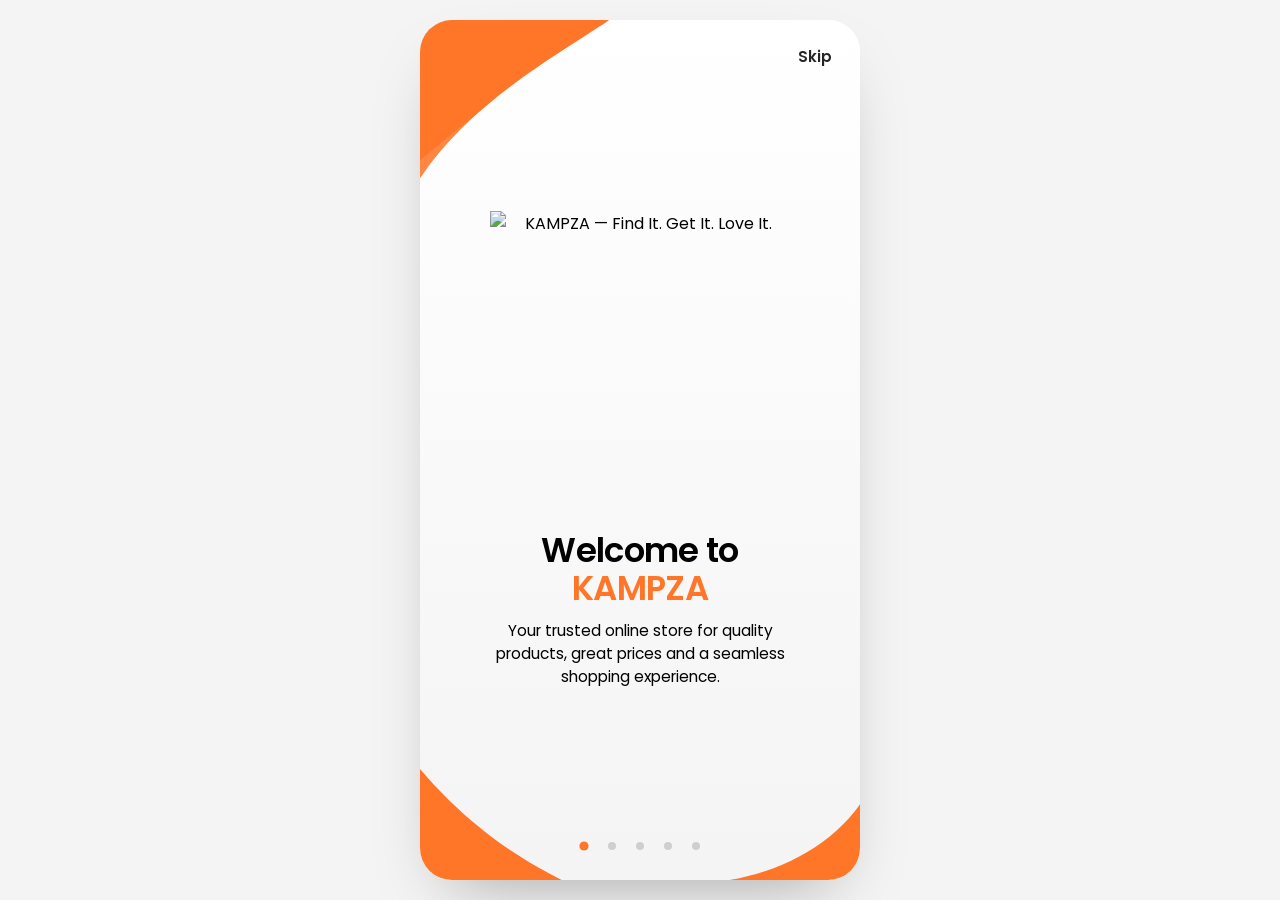
==== commit d21339ae: "Update index.html" ====
--- a/index.html
+++ b/index.html
@@ -3,623 +3,331 @@
 <head>
 <meta charset="utf-8">
 <meta name="viewport" content="width=device-width, initial-scale=1, viewport-fit=cover">
-<title>FUNAAB Marketplace — Everything You Need, Delivered to You</title>
-<meta name="description" content="Discover products, connect with trusted vendors, and shop from your university community on FUNAAB Marketplace.">
-<meta name="theme-color" content="#022c21">
+<title>KAMPZA — Find It. Get It. Love It.</title>
+<meta name="theme-color" content="#252525">
 <link rel="preconnect" href="https://fonts.googleapis.com">
 <link rel="preconnect" href="https://fonts.gstatic.com" crossorigin>
-<link href="https://fonts.googleapis.com/css2?family=Bricolage+Grotesque:opsz,wght@12..96,600;12..96,800&family=Figtree:wght@400;500;600&display=swap" rel="stylesheet">
+<link href="https://fonts.googleapis.com/css2?family=Poppins:wght@400;500;600;700;800&display=swap" rel="stylesheet">
+<link rel="preload" as="image" href="kampza-logo.png">
 <style>
-:root{
-  --deep:#04382a;
-  --deep-2:#043d2e;
-  --emerald:#07553e;
-  --fresh:#2fbf71;
-  --fresh-soft:#d9f7e6;
-  --mint:#f4f7f5;
-  --ink:#08261d;
-  --muted:#4a6a5d;
-  --line:#d9e5de;
-  --white:#fff;
-  --ease:cubic-bezier(.22,.8,.24,1);
-  --display:"Bricolage Grotesque",system-ui,sans-serif;
-  --body:"Figtree",system-ui,-apple-system,"Segoe UI",sans-serif;
-}
+:root{--or:#FF7628;--wh:#FFFFFF;--ch:#252525;--gr:#F4F4F4;--ease:cubic-bezier(.22,.8,.24,1);--font:"Poppins",system-ui,-apple-system,"Segoe UI",sans-serif}
 *,*::before,*::after{box-sizing:border-box}
-html{scroll-behavior:smooth;-webkit-text-size-adjust:100%}
-body{margin:0;font-family:var(--body);color:var(--ink);background:var(--white);line-height:1.6;overflow-x:hidden;-webkit-font-smoothing:antialiased}
-a{color:inherit;text-decoration:none}
-svg{display:block}
-.icon{width:1em;height:1em;fill:none;stroke:currentColor;stroke-width:1.7;stroke-linecap:round;stroke-linejoin:round}
-:focus-visible{outline:3px solid var(--fresh);outline-offset:3px;border-radius:8px}
-.wrap{width:min(1160px,calc(100% - 40px));margin-inline:auto}
-h1,h2,h3{font-family:var(--display);line-height:1.08;margin:0;letter-spacing:-.02em}
-
-/* ---------- Navigation ---------- */
-.nav{position:fixed;inset:14px 0 auto 0;z-index:50;pointer-events:none}
-.nav-inner{pointer-events:auto;width:min(1160px,calc(100% - 28px));margin-inline:auto;display:flex;align-items:center;justify-content:space-between;gap:16px;padding:10px 14px 10px 18px;border-radius:999px;background:rgba(255,255,255,.1);border:1px solid rgba(255,255,255,.22);backdrop-filter:blur(14px) saturate(1.4);-webkit-backdrop-filter:blur(14px) saturate(1.4);color:#fff;transition:background .35s var(--ease),border-color .35s var(--ease),color .35s var(--ease),box-shadow .35s var(--ease)}
-.nav.scrolled .nav-inner{background:rgba(255,255,255,.82);border-color:var(--line);color:var(--deep);box-shadow:0 10px 30px -12px rgba(4,59,44,.35)}
-.logo{display:flex;align-items:center;gap:10px;font-family:var(--display);font-weight:800;font-size:1.12rem;letter-spacing:-.02em}
-.logo-mark{width:34px;height:34px;border-radius:10px;background:#fff;display:grid;place-items:center;color:var(--deep);box-shadow:0 6px 14px -8px rgba(0,0,0,.5)}
-.logo-mark .icon{width:19px;height:19px;stroke-width:2}
-.site-logo{display:block;width:100%;height:100%;object-fit:contain}
-.logo-mark{overflow:hidden;flex:0 0 34px}
-
-/* ---------- Hero ---------- */
-.hero{position:relative;min-height:100svh;color:#fff;background:
-  radial-gradient(900px 520px at 85% 20%,rgba(47,191,113,.22),transparent 65%),
-  radial-gradient(700px 480px at 0% 100%,rgba(10,107,75,.7),transparent 70%),
-  linear-gradient(160deg,var(--deep) 0%,#02281d 100%);
-  display:flex;align-items:center;padding:128px 0 72px;overflow:hidden;isolation:isolate}
-.hero-in{width:100%;min-width:0}
-.hero .wrap{max-width:100%;}
-.hero h1,.hero p.lead{overflow-wrap:anywhere;word-break:normal}
-.hero h1 .w,.hero .lead .w{max-width:100%;}
-.hero h1{font-size:clamp(2.4rem,5.6vw,4.6rem);font-weight:800;max-width:15ch}
-.hero p.lead{font-size:clamp(1.05rem,1.6vw,1.25rem);max-width:52ch;margin:20px 0 30px;color:rgba(255,255,255,.84)}
-.cta-row{display:flex;gap:14px;flex-wrap:wrap}
-.cta-row .btn{width:auto;min-width:0}
-.btn{display:inline-flex;align-items:center;justify-content:center;padding:11px 22px;min-height:44px;border-radius:999px;font-weight:600;font-size:.94rem;transition:transform .3s var(--ease),box-shadow .3s var(--ease),background .3s}
-.btn-primary{background:#fff;color:var(--deep);box-shadow:0 14px 30px -14px rgba(0,0,0,.55)}
-.btn-primary:hover{transform:translateY(-3px);box-shadow:0 20px 36px -14px rgba(0,0,0,.65)}
-.btn-glass{background:rgba(255,255,255,.1);color:#fff;border:1px solid rgba(255,255,255,.38);backdrop-filter:blur(10px);-webkit-backdrop-filter:blur(10px)}
-.btn-glass:hover{transform:translateY(-3px);background:rgba(255,255,255,.2)}
-.btn:active{transform:translateY(0) scale(.98)}
-
-/* word-by-word text */
-.w{display:inline-block;opacity:0;transform:translate3d(0,.55em,0) scale(.96);animation:word .7s var(--ease) forwards}
-.hero h1 .w{animation-delay:calc(120ms + var(--w) * 95ms)}
-.hero .lead .w{animation-delay:calc(900ms + var(--w) * 48ms)}
-@keyframes word{to{opacity:1;transform:none}}
-.enter{opacity:0;transform:translate3d(0,26px,0);animation:enter .9s var(--ease) forwards;animation-delay:calc(var(--d,0) * 1ms)}
-@keyframes enter{to{opacity:1;transform:none}}
-
-/* delivery scene */
-.scene{--loop:9s;--start:1.5s;position:relative;margin:48px auto 0;max-width:980px;aspect-ratio:900/400;border-radius:32px;overflow:hidden;border:1px solid rgba(255,255,255,.2);
-  background:radial-gradient(520px 260px at 82% 6%,rgba(47,191,113,.38),transparent 70%),linear-gradient(180deg,#064a37 0%,#043d2e 55%,#022c21 100%);
-  box-shadow:0 40px 70px -36px rgba(0,0,0,.65),inset 0 1px 0 rgba(255,255,255,.25);
-  opacity:0;animation:sceneIn 1s var(--ease) 1.1s forwards;contain:layout paint}
-@keyframes sceneIn{from{opacity:0;transform:translate3d(0,30px,0) scale(.98)}to{opacity:1;transform:none}}
-.scene.paused *{animation-play-state:paused!important}
-.city{position:absolute;inset:0;width:100%;height:100%}
-.tw{animation:tw 3.2s ease-in-out infinite alternate}
-@keyframes tw{from{opacity:.15}to{opacity:.9}}
-.route{animation:march .8s linear infinite}
-@keyframes march{to{stroke-dashoffset:16}}
-
-.rx{transform:translate3d(420px,0,0);animation:rideX var(--loop) linear infinite var(--start) backwards;will-change:transform}
-@keyframes rideX{
-  0%{transform:translate3d(90px,0,0);animation-timing-function:cubic-bezier(.45,.05,.3,1)}
-  58%{transform:translate3d(740px,0,0);animation-timing-function:cubic-bezier(.5,0,.9,.5)}
-  70%,100%{transform:translate3d(920px,0,0)}}
-.ro{animation:rideO var(--loop) linear infinite var(--start) backwards}
-@keyframes rideO{0%{opacity:0}4%,66%{opacity:1}70%,100%{opacity:0}}
-.spin{transform-box:fill-box;transform-origin:center;animation:spin var(--loop) linear infinite var(--start) backwards}
-@keyframes spin{
-  0%{transform:rotate(0);animation-timing-function:cubic-bezier(.45,.05,.3,1)}
-  58%{transform:rotate(2292deg);animation-timing-function:cubic-bezier(.5,0,.9,.5)}
-  70%,100%{transform:rotate(2865deg)}}
-.bob{animation:bob .36s ease-in-out infinite alternate}
-@keyframes bob{to{transform:translate3d(0,-1.8px,0)}}
-.dust-wrap{animation:dustW var(--loop) linear infinite var(--start) backwards}
-@keyframes dustW{0%,54%{opacity:1}56.5%{opacity:0}59%,100%{opacity:1}}
-.dust{transform-box:fill-box;transform-origin:center;opacity:0;animation:puff .9s ease-out infinite}
-.dust:nth-child(2){animation-delay:.3s}.dust:nth-child(3){animation-delay:.6s}
-@keyframes puff{0%{opacity:.6;transform:translate3d(0,0,0) scale(.4)}100%{opacity:0;transform:translate3d(-44px,-12px,0) scale(1.7)}}
-
-.pkg{transform-box:fill-box;transform-origin:50% 100%;animation:pkg var(--loop) linear infinite var(--start) backwards}
-@keyframes pkg{
-  0%,56%{opacity:0;transform:translate3d(-70px,-50px,0) scale(.2)}
-  60%{opacity:1;transform:translate3d(-22px,-74px,0) scale(1.1)}
-  64%{transform:translate3d(0,0,0) scale(1.18,.84)}
-  67%{transform:translate3d(0,-9px,0) scale(.95,1.07)}
-  70%,90%{opacity:1;transform:none}
-  96%,100%{opacity:0;transform:translate3d(0,-10px,0) scale(.9)}}
-.ring{transform-box:fill-box;transform-origin:center;opacity:0;animation:ring var(--loop) ease-out infinite var(--start) backwards}
-@keyframes ring{0%,62%{opacity:0;transform:scale(.3)}64%{opacity:.85}78%,100%{opacity:0;transform:scale(2.4)}}
-
-.dcard{position:absolute;left:min(89%,calc(100% - 100px));top:10%;display:flex;align-items:center;gap:10px;padding:10px 16px 10px 10px;border-radius:18px;background:rgba(255,255,255,.16);border:1px solid rgba(255,255,255,.4);backdrop-filter:blur(12px) saturate(1.3);-webkit-backdrop-filter:blur(12px) saturate(1.3);box-shadow:0 20px 36px -18px rgba(0,0,0,.6);color:#fff;line-height:1.25;white-space:nowrap;transform:translate3d(-50%,0,0);animation:card var(--loop) linear infinite var(--start) backwards;will-change:transform,opacity}
-.dcard i{width:34px;height:34px;border-radius:11px;background:var(--fresh);color:var(--deep);display:grid;place-items:center;font-size:18px;flex:none}
-.dcard b{display:block;font-weight:600;font-size:.92rem}
-.dcard small{opacity:.82;font-size:.76rem}
-.tk{display:inline-grid;place-items:center;width:18px;height:18px;margin-left:4px;border-radius:50%;background:var(--fresh);color:var(--deep);font-size:.72rem;font-weight:800;vertical-align:1px}
-@keyframes card{
-  0%,62%{opacity:0;transform:translate3d(-50%,14px,0) scale(.88)}
-  68%{opacity:1;transform:translate3d(-50%,-4px,0) scale(1.04)}
-  71%,90%{opacity:1;transform:translate3d(-50%,0,0) scale(1)}
-  96%,100%{opacity:0;transform:translate3d(-50%,-10px,0) scale(.96)}}
-
-.fl{position:absolute;width:clamp(32px,6.2vw,58px);aspect-ratio:1;height:auto;will-change:transform;filter:drop-shadow(0 10px 8px rgba(0,0,0,.35));animation:drift var(--t,8s) ease-in-out var(--s,0s) infinite alternate}
-@keyframes drift{from{transform:translate3d(0,0,0) rotate(var(--r0,-6deg))}to{transform:translate3d(var(--dx,10px),var(--dy,-14px),0) rotate(var(--r1,6deg))}}
-
-@media (max-width:640px){
-  .fl.hide-s{display:none}
-  .dcard b{font-size:.82rem}.dcard small{font-size:.7rem}.dcard i{width:28px;height:28px}
-}
-
-
-/* ---------- Sections ---------- */
-section{position:relative}
-.block{padding:104px 0}
-.block.alt{background:var(--mint)}
-.head{display:grid;grid-template-columns:1fr 1fr;gap:24px 48px;align-items:end;margin-bottom:48px}
-.head h2{font-size:clamp(2rem,3.8vw,3.1rem);color:var(--deep);font-weight:800;max-width:14ch}
-.head p{margin:0;color:var(--muted);font-size:1.05rem;max-width:42ch;justify-self:end}
-.reveal{opacity:0;transform:translate3d(0,14px,0);transition:opacity .6s var(--ease),transform .6s var(--ease)}
-.reveal.in{opacity:1;transform:none}
-
-/* categories: ruled index, fills deep green on hover */
-.cats{display:grid;grid-template-columns:repeat(5,1fr);border-top:1px solid var(--line);border-left:1px solid var(--line)}
-.cat{padding:24px 20px 26px;border-right:1px solid var(--line);border-bottom:1px solid var(--line);display:flex;flex-direction:column;gap:38px;color:var(--deep);font-weight:600;line-height:1.3;transition:background .3s,color .3s}
-.cat .icon{width:30px;height:30px;stroke-width:1.5;color:var(--emerald);transition:color .3s}
-.cat:hover{background:var(--deep);color:#fff}
-.cat:hover .icon{color:#fff}
-
-/* products */
-.products{display:grid;grid-template-columns:repeat(4,1fr);gap:22px}
-.art{aspect-ratio:1/1;border-radius:14px;background:#e6efe9;display:grid;place-items:center;position:relative;overflow:hidden}
-.art::before{content:"";position:absolute;width:62%;aspect-ratio:1;border-radius:50%;background:rgba(255,255,255,.7);right:-14%;top:-14%}
-.art.dark{background:var(--deep)}
-.art.dark::before{background:rgba(255,255,255,.1)}
-.art svg{position:relative;width:52%;height:auto;filter:drop-shadow(0 14px 10px rgba(4,56,42,.28))}
-.tag{position:absolute;left:12px;bottom:12px;padding:6px 13px;border-radius:999px;font-size:.8rem;font-weight:500;color:var(--deep);background:rgba(255,255,255,.55);border:1px solid rgba(255,255,255,.8);backdrop-filter:blur(10px);-webkit-backdrop-filter:blur(10px)}
-.art.dark .tag{color:#fff;background:rgba(255,255,255,.14);border-color:rgba(255,255,255,.3)}
-.pbody{padding:14px 2px 0}
-.pbody h3{font-size:1.08rem;color:var(--deep);font-weight:600;letter-spacing:-.01em;line-height:1.25}
-
-/* stores: ruled list */
-.stores{border-top:2px solid var(--deep)}
-.store{display:grid;grid-template-columns:1.1fr 1.6fr auto;gap:20px;align-items:center;padding:26px 6px;border-bottom:1px solid var(--line);transition:background .3s}
-.store:hover{background:var(--mint)}
-.store h3{font-size:1.3rem;color:var(--deep);font-weight:800}
-.store p{margin:0;color:var(--muted)}
-.rating{display:inline-flex;align-items:center;gap:7px;font-weight:600;color:var(--deep)}
-.rating .icon{width:16px;height:16px;fill:var(--deep);stroke:var(--deep)}
-
-/* how it works */
-.steps{display:grid;grid-template-columns:repeat(4,1fr);gap:30px}
-.step{border-top:2px solid var(--deep);padding-top:18px}
-.step .n{font-family:var(--display);font-weight:800;font-size:2.8rem;line-height:1;color:var(--deep);margin-bottom:26px}
-.step h3{font-size:1.15rem;color:var(--deep);font-weight:600}
-.step p{margin:8px 0 0;color:var(--muted);font-size:.97rem;max-width:26ch}
-
-/* universities */
-.unis{display:grid;grid-template-columns:1.4fr 1fr 1fr;gap:20px}
-.uni{border-radius:18px;padding:30px;border:1px solid var(--line);background:#fff;display:flex;flex-direction:column;gap:10px;min-height:220px}
-.uni .cap{width:34px;height:34px;color:var(--emerald);stroke-width:1.5}
-.uni h3{font-size:1.4rem;color:var(--deep);font-weight:800}
-.uni p{margin:0;color:var(--muted);font-size:.96rem}
-.status{align-self:flex-start;margin-top:auto;padding:7px 15px;border-radius:999px;font-size:.84rem;font-weight:600;color:var(--deep);border:1px solid var(--line);background:var(--mint)}
-.uni.live{background:var(--deep);border:none;position:relative;overflow:hidden;isolation:isolate}
-.uni.live::before{content:"";position:absolute;width:300px;height:300px;border-radius:50%;background:rgba(255,255,255,.08);right:-90px;top:-110px;z-index:-1}
-.uni.live h3,.uni.live .cap{color:#fff}
-.uni.live p{color:rgba(255,255,255,.78)}
-.uni.live .status{display:inline-flex;align-items:center;gap:9px;color:#fff;background:rgba(255,255,255,.14);border:1px solid rgba(255,255,255,.35);backdrop-filter:blur(10px);-webkit-backdrop-filter:blur(10px)}
-.pulse{width:8px;height:8px;border-radius:50%;background:var(--fresh);animation:pulse 1.8s ease-out infinite}
-@keyframes pulse{0%{box-shadow:0 0 0 0 rgba(47,191,113,.7)}100%{box-shadow:0 0 0 10px rgba(47,191,113,0)}}
-
-/* trust band (deep green, glass cards) */
-.trust{background:radial-gradient(520px 320px at 90% 0%,rgba(255,255,255,.12),transparent 70%),radial-gradient(520px 320px at 0% 100%,rgba(47,191,113,.16),transparent 70%),var(--deep);color:#fff;padding:104px 0}
-.trust h2{font-size:clamp(2rem,3.8vw,3.1rem);font-weight:800;max-width:17ch}
-.trust-grid{display:grid;grid-template-columns:repeat(3,1fr);gap:20px;margin-top:48px}
-.tcard{padding:28px;border-radius:18px;background:rgba(255,255,255,.08);border:1px solid rgba(255,255,255,.2);box-shadow:inset 0 1px 0 rgba(255,255,255,.22);backdrop-filter:blur(14px) saturate(1.3);-webkit-backdrop-filter:blur(14px) saturate(1.3)}
-.tcard .icon{width:30px;height:30px;stroke-width:1.5;color:#fff;margin-bottom:22px}
-.tcard h3{font-size:1.15rem;font-weight:600}
-.tcard p{margin:8px 0 0;color:rgba(255,255,255,.76);font-size:.97rem}
-
-/* footer */
-footer{background:#02281d;color:rgba(255,255,255,.78);padding:64px 0 28px;border-top:1px solid rgba(255,255,255,.12)}
-.foot-grid{display:grid;grid-template-columns:1.4fr 1fr 1fr 1fr;gap:36px}
-.foot-grid h4{margin:0 0 14px;color:#fff;font-family:var(--display);font-size:1.02rem}
-.foot-grid ul{list-style:none;margin:0;padding:0;display:grid;gap:9px}
-.foot-grid a{opacity:.8;transition:opacity .2s}
-.foot-grid a:hover{opacity:1;text-decoration:underline;text-underline-offset:4px}
-.foot-brand p{max-width:32ch;margin:14px 0 0;font-size:.96rem}
-.foot-bottom{margin-top:48px;padding-top:22px;border-top:1px solid rgba(255,255,255,.14);font-size:.9rem;display:flex;justify-content:space-between;gap:12px;flex-wrap:wrap}
-
-/* ---------- Responsive ---------- */
-@media (max-width:980px){
-  .head{grid-template-columns:1fr}.head p{justify-self:start}
-  .cats{grid-template-columns:repeat(3,1fr)}
-  .products{grid-template-columns:repeat(2,1fr)}
-  .steps{grid-template-columns:repeat(2,1fr);row-gap:40px}
-  .unis{grid-template-columns:1fr 1fr}.uni.live{grid-column:1/-1}
-  .trust-grid{grid-template-columns:1fr}
-  .foot-grid{grid-template-columns:1fr 1fr}
-}
-@media (max-width:820px){
-  .links{display:none!important}
-}
-@media (max-width:700px){
-  .store{grid-template-columns:1fr auto}.store p{grid-column:1/-1;grid-row:2}
-}
-@media (max-width:560px){
-  .cats{grid-template-columns:repeat(2,1fr)}
-  .unis,.steps{grid-template-columns:1fr}
-  .foot-grid{grid-template-columns:1fr}
-  .products{gap:14px}
-}
-@media (prefers-reduced-motion:reduce){html{scroll-behavior:auto}.reveal{transition:none;opacity:1;transform:none}}
-
-.nav-inner{width:calc(100% - 24px);max-width:none;padding:12px 20px;min-height:78px;gap:12px}
-.nav-inner .logo{gap:12px;font-size:1.3rem;min-width:0;white-space:nowrap}
-.nav-inner .logo-mark{width:48px;height:48px;flex:0 0 48px;border-radius:10px}
-.nav-inner .site-logo{width:100%;height:100%;object-fit:contain}
-.foot-bottom{display:flex;flex-direction:column;justify-content:center;align-items:center;text-align:center;width:100%;gap:4px}
-.foot-bottom span{display:block;max-width:100%}
-
-/* never allow sideways scrolling */
-html,body{width:100%;max-width:100%;overflow-x:hidden}
-
-/* "Get started" button (desktop/tablet size) */
-.cta-row .btn{padding:16px 34px;font-size:1.0625rem;min-height:54px;width:auto;max-width:fit-content}
-
-/* =====================================================================
-   MOBILE REFINEMENT  (designed for 320 / 360 / 375 / 390 / 430px)
-   Everything below is fluid (clamp / vw) so it scales smoothly between
-   the named widths instead of jumping at them.
-   ===================================================================== */
-
-/* ---- Header: compact pill, centred, equal padding both sides ---- */
-@media (max-width:820px){
-  .nav{inset:10px 0 auto 0}
-  .nav-inner>nav{display:none}                 /* empty <nav> was adding a flex gap + dead space on the right */
-  .nav-inner{width:fit-content;max-width:calc(100% - 24px);min-height:0;margin-inline:auto;justify-content:center;gap:0;padding:6px 16px 6px 8px}
-  .nav-inner .logo{gap:8px;font-size:clamp(.95rem,4.3vw,1.15rem);line-height:1.2}
-  .nav-inner .logo-mark{width:36px;height:36px;flex:0 0 36px;border-radius:9px}
-}
-
-/* ---- Page, hero, illustration ---- */
-@media (max-width:640px){
-  .wrap{width:calc(100% - 36px)}               /* 18px gutters (was 36px: hero had double side padding) */
-
-  .hero{min-height:0;align-items:flex-start;padding:82px 0 34px}   /* hug the content instead of stretching to 100svh */
-  .hero h1{font-size:clamp(1.9rem,8.6vw,2.7rem);line-height:1.08;letter-spacing:-.035em;max-width:100%;text-wrap:balance}
-  .hero p.lead{font-size:clamp(.95rem,3.9vw,1.05rem);line-height:1.55;max-width:36ch;margin:14px 0 22px}
-  .cta-row .btn{padding:13px 28px;min-height:48px;font-size:1rem}
-
-  /* illustration: larger, still 14px clear of both screen edges */
-  .scene{margin:28px -4px 0;aspect-ratio:900/520;border-radius:22px}
-
-  /* sections below the hero: tighter rhythm */
-  .block,.trust{padding:60px 0}
-  .head{gap:12px;margin-bottom:28px}
-  .head h2,.trust h2{font-size:clamp(1.65rem,7vw,2rem)}
-  .head p{font-size:1rem}
-  .cat{padding:18px 14px 20px;gap:26px}
-  .store{padding:20px 4px}
-  .step .n{font-size:2.2rem;margin-bottom:14px}
-  .uni{padding:24px;min-height:0}
-  .trust-grid{margin-top:28px}
-  .tcard{padding:22px}
-  footer{padding:48px 0 24px}
-  .foot-bottom{margin-top:36px}
-}
-
-/* ---- Smallest phones ---- */
-@media (max-width:340px){
-  .wrap{width:calc(100% - 32px)}
-  .cta-row .btn{padding:12px 24px}
-  .dcard{padding:8px 12px 8px 8px;gap:8px}
-}
+html,body{margin:0;height:100%;overflow:hidden;font-family:var(--font);background:var(--gr);-webkit-text-size-adjust:100%}
+body{display:flex;align-items:center;justify-content:center}
+button,a{font:inherit;color:inherit;cursor:pointer;-webkit-tap-highlight-color:transparent}
+:focus-visible{outline:3px solid var(--or);outline-offset:3px;border-radius:10px}
+.ic{width:1em;height:1em;fill:none;stroke:currentColor;stroke-width:1.7;stroke-linecap:round;stroke-linejoin:round}
+
+/* stage */
+.stage{position:relative;width:min(100vw,440px);height:100dvh;background:var(--wh);overflow:hidden;isolation:isolate}
+@media(min-width:520px){.stage{height:min(calc(100dvh - 32px),860px);border-radius:32px;box-shadow:0 30px 70px -30px rgba(0,0,0,.35)}}
+.s{position:absolute;inset:0;display:flex;flex-direction:column;padding:calc(env(safe-area-inset-top,0px) + 64px) 26px 64px;opacity:0;transform:translate3d(100%,0,0);visibility:hidden;transition:transform .7s var(--ease),opacity .7s var(--ease),visibility 0s .7s;overflow:hidden;background:linear-gradient(180deg,var(--wh),var(--gr))}
+.s.on{opacity:1;transform:none;visibility:visible;transition-delay:0s}
+.s.out{opacity:0;transform:translate3d(-100%,0,0)}
+.s.dk{background:var(--ch);color:var(--wh)}
+.deco{position:absolute;pointer-events:none;z-index:0;width:100%;height:auto;left:0}
+.deco.t{top:0}.deco.b{bottom:0}
+.s>*:not(.deco){position:relative;z-index:1}
+
+/* typography */
+h1{margin:0;font-weight:700;line-height:1.12;letter-spacing:-.02em;font-size:clamp(26px,7.6vw,34px)}
+h1 em{font-style:normal;color:var(--or)}
+.sub{margin:12px 0 0;font-size:clamp(13.5px,3.7vw,15.5px);line-height:1.5;opacity:.9;max-width:34ch}
+.dk .sub{color:#fff}
+.c{align-items:center;text-align:center}.c .sub{margin-inline:auto}
+
+/* chrome */
+.skip{position:absolute;z-index:20;top:calc(env(safe-area-inset-top,0px) + 14px);right:14px;min-width:48px;min-height:44px;padding:0 14px;border:0;background:none;font-weight:600;font-size:15px;color:var(--ch);transition:color .5s}
+.stage.dark .skip{color:#fff}
+.dots{position:absolute;z-index:20;left:0;right:0;bottom:calc(env(safe-area-inset-bottom,0px) + 22px);display:flex;justify-content:center;gap:4px}
+.dots button{width:24px;height:24px;border:0;background:none;padding:0;display:grid;place-items:center}
+.dots button::before{content:"";width:8px;height:8px;border-radius:50%;background:#cfcfcf;transition:background .4s,transform .4s}
+.stage.dark .dots button::before{background:rgba(255,255,255,.35)}
+.dots button[aria-current=true]::before{background:var(--or)!important;transform:scale(1.15)}
+
+/* entrance animations (only while .play) */
+.a{opacity:0}
+.play .a{animation:up .8s var(--ease) both;animation-delay:calc(var(--d,0)*1ms)}
+.play .pop{animation-name:pop}
+@keyframes up{from{opacity:0;transform:translate3d(0,22px,0)}to{opacity:1;transform:none}}
+@keyframes pop{from{opacity:0;transform:scale(.92)}to{opacity:1;transform:none}}
+@keyframes sl{from{opacity:0;transform:translate3d(0,40px,0)}to{opacity:1;transform:none}}
+
+/* slide 1 & 5 */
+.logo{width:min(80%,300px);height:auto;mix-blend-mode:multiply;display:block}
+.s1,.s5{justify-content:center;gap:0}
+.s1 .logo,.s5 .logo{margin-bottom:clamp(18px,5vh,44px)}
+.s1 h1{font-weight:600}
+.s5 h1{font-weight:600}
+.cta{margin-top:clamp(22px,4vh,36px);display:inline-flex;align-items:center;justify-content:center;gap:10px;width:100%;max-width:340px;min-height:56px;border-radius:999px;background:var(--or);color:#fff;font-weight:600;font-size:17px;text-decoration:none;border:0;box-shadow:0 14px 28px -12px rgba(255,118,40,.7);transition:transform .25s var(--ease),box-shadow .25s}
+.cta:hover{transform:translateY(-2px);box-shadow:0 18px 32px -12px rgba(255,118,40,.8)}
+.cta:active{transform:scale(.97)}
+.cta .ic{width:20px;height:20px;stroke-width:2.2}
+
+/* slide 2 */
+.s2 .vis{flex:1;min-height:0;margin:8px -26px 0;display:flex;justify-content:center}
+.s2 .vis img{height:100%;width:auto;max-width:100%;object-fit:contain;-webkit-mask-image:linear-gradient(#000 88%,transparent);mask-image:linear-gradient(#000 88%,transparent)}
+.cats{margin:0 -26px -64px;padding:14px 22px 62px;background:var(--gr);display:grid;grid-template-columns:repeat(3,1fr);gap:12px 8px;color:var(--ch)}
+.cat{display:flex;flex-direction:column;align-items:center;gap:6px;font-size:11.5px;font-weight:500;text-align:center}
+.cat i{width:44px;height:44px;border-radius:50%;background:#fff;display:grid;place-items:center;color:var(--or);font-size:22px;box-shadow:0 4px 12px -4px rgba(0,0,0,.18)}
+.play .cat.a{animation-name:pop}
+
+/* slide 3 */
+.s3 .vis{flex:1;min-height:0;position:relative;display:flex;align-items:center;justify-content:center;container-type:size;margin-top:10px}
+.tilt{--u:.96cqh;height:96cqh;aspect-ratio:9/18.5;max-width:100cqw;perspective:1100px;transform:rotate(-3deg);opacity:0;position:relative}
+.phone{position:absolute;inset:0;transform-style:preserve-3d}
+.face{position:absolute;inset:0;border-radius:calc(var(--u)*6.4);backface-visibility:hidden;-webkit-backface-visibility:hidden;background:#161616;padding:calc(var(--u)*1.5);box-shadow:0 calc(var(--u)*4) calc(var(--u)*8) calc(var(--u)*-3) rgba(0,0,0,.45),inset 0 0 0 calc(var(--u)*.35) #4a4a4a}
+.back{transform:rotateY(180deg);display:grid;place-items:center;background:linear-gradient(145deg,#2c2c2c,#161616)}
+.back b{color:var(--or);font-size:calc(var(--u)*9);font-weight:800}
+.back span{position:absolute;top:calc(var(--u)*3);left:calc(var(--u)*3);width:calc(var(--u)*10);height:calc(var(--u)*10);border-radius:calc(var(--u)*3);background:#0c0c0c;border:calc(var(--u)*.4) solid #444}
+.screen{position:relative;width:100%;height:100%;border-radius:calc(var(--u)*5);background:#fff;overflow:hidden;display:flex;flex-direction:column;font-size:calc(var(--u)*2.1);color:var(--ch);text-align:left}
+.sb{display:flex;justify-content:space-between;padding:calc(var(--u)*1.6) calc(var(--u)*4) 0;font-weight:700;font-size:calc(var(--u)*1.8)}
+.hd{display:flex;align-items:center;justify-content:center;padding:calc(var(--u)*1) 0 0}
+.hd img{height:calc(var(--u)*6);width:auto;mix-blend-mode:multiply}
+.sbar{margin:calc(var(--u)*1.2) calc(var(--u)*2.5) 0;padding:calc(var(--u)*1.4) calc(var(--u)*2);border-radius:calc(var(--u)*2.5);background:#f1f1f1;color:#999;font-size:calc(var(--u)*1.9)}
+.pc{display:flex;justify-content:space-around;padding:calc(var(--u)*1.6) calc(var(--u)*1) calc(var(--u)*.8);font-size:calc(var(--u)*1.7);font-weight:500}
+.pc div{display:flex;flex-direction:column;align-items:center;gap:calc(var(--u)*.5)}
+.pc i{width:calc(var(--u)*6.4);height:calc(var(--u)*6.4);border-radius:50%;background:var(--gr);display:grid;place-items:center;font-style:normal;font-size:calc(var(--u)*3.2)}
+.ph3{padding:calc(var(--u)*.8) calc(var(--u)*2.5) calc(var(--u)*.6);font-weight:700;font-size:calc(var(--u)*2.5)}
+.vp{flex:1;min-height:0;overflow:hidden;padding:0 calc(var(--u)*2.5)}
+.track{display:grid;grid-template-columns:1fr 1fr;gap:calc(var(--u)*1.8);will-change:transform;padding-bottom:calc(var(--u)*2)}
+.card{border-radius:calc(var(--u)*2.5);background:#fff;box-shadow:0 0 0 1px #eee,0 calc(var(--u)*.8) calc(var(--u)*2) calc(var(--u)*-1) rgba(0,0,0,.2);padding:calc(var(--u)*1.2);display:flex;flex-direction:column;gap:calc(var(--u)*.5)}
+.card .im{height:calc(var(--u)*13);border-radius:calc(var(--u)*2);background:var(--gr);display:grid;place-items:center;font-size:calc(var(--u)*7.5)}
+.card b{font-size:calc(var(--u)*2);font-weight:600}
+.card em{font-style:normal;color:var(--or);font-weight:700;font-size:calc(var(--u)*2)}
+.card u{text-decoration:none;text-align:center;background:var(--or);color:#fff;border-radius:calc(var(--u)*1.6);padding:calc(var(--u)*1) 0;font-weight:600;font-size:calc(var(--u)*1.8)}
+.bn{display:flex;justify-content:space-around;padding:calc(var(--u)*1.4) 0 calc(var(--u)*2.2);border-top:1px solid #eee;font-size:calc(var(--u)*1.7);background:#fff;color:#888}
+.bn span:first-child{color:var(--or);font-weight:600}
+.cartb{position:absolute;z-index:3;right:max(0px,calc(50cqw - 46cqh*.486 - 30px));top:3%;width:clamp(54px,17cqw,72px);aspect-ratio:1;border-radius:50% 50% 50% 12%;background:var(--or);color:#fff;display:grid;place-items:center;font-size:clamp(28px,9cqw,38px);box-shadow:0 12px 24px -8px rgba(255,118,40,.7);opacity:0}
+.s3.play .cartb{animation:cartIn .7s var(--ease) 1.1s forwards,fl 3s ease-in-out 1.8s infinite alternate}
+@keyframes cartIn{from{opacity:0;transform:scale(.4)}to{opacity:1;transform:none}}
+@keyframes fl{to{transform:translateY(-8px)}}
+
+/* slide 4 */
+.trust{display:grid;grid-template-columns:repeat(4,1fr);gap:6px;margin-top:20px}
+.trust div{display:flex;flex-direction:column;align-items:center;gap:7px;text-align:center;font-size:11px;line-height:1.25;font-weight:500}
+.trust i{width:46px;height:46px;border-radius:50%;border:1.5px solid rgba(255,118,40,.6);display:grid;place-items:center;color:var(--or);font-size:22px;background:rgba(255,118,40,.08)}
+.s4 .img{flex:1;min-height:0;margin:10px -26px -64px;display:flex;align-items:flex-end;justify-content:center;overflow:hidden}
+.s4 .img img{width:100%;height:100%;object-fit:cover;object-position:center bottom;-webkit-mask-image:linear-gradient(transparent,#000 18%);mask-image:linear-gradient(transparent,#000 18%)}
+.play .img.a{animation-name:sl;animation-duration:1s}
+
+@media(max-height:640px){.s{padding-top:calc(env(safe-area-inset-top,0px) + 52px)}.sub{margin-top:8px}.cat i{width:38px;height:38px}.cats{gap:8px;padding-top:10px}.logo{width:60%}}
+@media(prefers-reduced-motion:reduce){.s{transition-duration:.01s}.play .a{animation-duration:.01s}}
 </style>
 </head>
 <body>
-
-<!-- Icon sprite -->
 <svg width="0" height="0" style="position:absolute" aria-hidden="true">
-  <symbol id="i-bag" viewBox="0 0 24 24"><path d="M5 8h14l-1 12H6zM9 8V6a3 3 0 0 1 6 0v2"/></symbol>
-  <symbol id="i-food" viewBox="0 0 24 24"><path d="M7 3v7a2 2 0 0 0 2 2v9M5 3v6M9 3v6M17 3c-2 2-3 5-3 8h3v10"/></symbol>
-  <symbol id="i-shirt" viewBox="0 0 24 24"><path d="M8 3 3 6l2 4 3-1v11h8V9l3 1 2-4-5-3a4 4 0 0 1-8 0z"/></symbol>
-  <symbol id="i-bolt" viewBox="0 0 24 24"><path d="M13 2 4 14h7l-1 8 9-12h-7z"/></symbol>
-  <symbol id="i-book" viewBox="0 0 24 24"><path d="M4 5a2 2 0 0 1 2-2h13v16H6a2 2 0 0 0-2 2zM4 19V5M9 7h6"/></symbol>
-  <symbol id="i-sparkle" viewBox="0 0 24 24"><path d="m12 3 2 6 6 2-6 2-2 6-2-6-6-2 6-2z"/></symbol>
-  <symbol id="i-basket" viewBox="0 0 24 24"><path d="M3 9h18l-2 11H5zM8 9l3-6M16 9l-3-6"/></symbol>
+  <symbol id="dt" viewBox="0 0 100 36"><path d="M0 0H43C33 7 12 18 0 36Z" fill="#FF7628"/><path d="M43 0H50C38 9 16 20 0 36V32C14 20 30 8 43 0Z" fill="#ffffff" opacity=".12"/></symbol>
+  <symbol id="db" viewBox="0 0 100 36"><path d="M100 0V36H38C62 32 86 20 100 0Z" fill="#FF7628"/></symbol>
+  <symbol id="dl" viewBox="0 0 100 36"><path d="M0 0C12 14 26 26 46 36H0Z" fill="#FF7628"/></symbol>
+  <symbol id="i-mon" viewBox="0 0 24 24"><rect x="3" y="4" width="18" height="12" rx="2"/><path d="M8 20h8M12 16v4"/></symbol>
+  <symbol id="i-hang" viewBox="0 0 24 24"><path d="M12 8V6.5a2 2 0 1 0-2-2M12 8 3 15.5a1 1 0 0 0 .6 1.8h16.8a1 1 0 0 0 .6-1.8z"/></symbol>
   <symbol id="i-home" viewBox="0 0 24 24"><path d="m3 11 9-8 9 8v10h-6v-6H9v6H3z"/></symbol>
-  <symbol id="i-print" viewBox="0 0 24 24"><path d="M7 9V3h10v6M7 17H4v-6h16v6h-3M7 14h10v7H7z"/></symbol>
-  <symbol id="i-drop" viewBox="0 0 24 24"><path d="M12 3s6 6.5 6 11a6 6 0 0 1-12 0c0-4.5 6-11 6-11z"/></symbol>
-  <symbol id="i-grid" viewBox="0 0 24 24"><path d="M4 4h7v7H4zM13 4h7v7h-7zM4 13h7v7H4zM13 13h7v7h-7z"/></symbol>
+  <symbol id="i-bot" viewBox="0 0 24 24"><path d="M9 2h6v3H9zM8 5h8l1 5v11H7V10z"/></symbol>
+  <symbol id="i-app" viewBox="0 0 24 24"><rect x="5" y="3" width="14" height="18" rx="2"/><circle cx="12" cy="13" r="4"/><path d="M8 7h1M11 7h1"/></symbol>
+  <symbol id="i-more" viewBox="0 0 24 24"><circle cx="5" cy="12" r="1.2"/><circle cx="12" cy="12" r="1.2"/><circle cx="19" cy="12" r="1.2"/></symbol>
   <symbol id="i-shield" viewBox="0 0 24 24"><path d="M12 3l8 3v6c0 5-3.5 8-8 9-4.5-1-8-4-8-9V6zM8.5 12l2.5 2.5 4.5-5"/></symbol>
+  <symbol id="i-truck" viewBox="0 0 24 24"><path d="M2 6h11v10H2zM13 9h4l3 3v4h-7M5 19a1.5 1.5 0 1 0 .01 0M17 19a1.5 1.5 0 1 0 .01 0"/></symbol>
   <symbol id="i-star" viewBox="0 0 24 24"><path d="m12 3 2.7 5.6 6.1.9-4.4 4.3 1 6.1L12 17l-5.4 2.9 1-6.1L3.2 9.5l6.1-.9z"/></symbol>
-  <symbol id="i-flag" viewBox="0 0 24 24"><path d="M5 21V4M5 4h11l-2 4 2 4H5"/></symbol>
-  <symbol id="i-store" viewBox="0 0 24 24"><path d="m3 9 2-5h14l2 5M3 9v1a3 3 0 0 0 6 0 3 3 0 0 0 6 0 3 3 0 0 0 6 0V9M5 13v8h14v-8"/></symbol>
-  <symbol id="i-cap" viewBox="0 0 24 24"><path d="m2 9 10-5 10 5-10 5zM6 11.5V16c0 1.5 3 3 6 3s6-1.5 6-3v-4.5"/></symbol>
-  <symbol id="i-truck" viewBox="0 0 24 24"><path d="M2 6h11v10H2zM13 9h4l3 3v4h-7M6 19a1.5 1.5 0 1 0 0-.01M17 19a1.5 1.5 0 1 0 0-.01"/></symbol>
-  <symbol id="i-check" viewBox="0 0 24 24"><path d="m5 12 5 5L20 7"/></symbol>
-  <symbol id="o-bag" viewBox="0 0 64 64"><path d="M20 22v-6a8 8 0 0 1 16 0v6" fill="none" stroke="#2fbf71" stroke-width="3.5" stroke-linecap="round"/><polygon points="44,22 52,17 52,51 44,56" fill="#033626"/><rect x="10" y="22" width="34" height="34" rx="2" fill="#07553e"/><polygon points="10,22 18,17 52,17 44,22" fill="#e9fff2"/><circle cx="27" cy="40" r="6" fill="#fff"/></symbol>
-  <symbol id="o-phone" viewBox="0 0 64 64"><rect x="24" y="8" width="26" height="50" rx="5" fill="#033626"/><rect x="19" y="6" width="26" height="50" fill="#e9fff2"/><rect x="22" y="10" width="20" height="40" rx="3" fill="#07553e"/><circle cx="32" cy="30" r="5" fill="#2fbf71"/><rect x="28" y="12" width="8" height="2.5" rx="1.2" fill="#e9fff2"/></symbol>
-  <symbol id="o-book" viewBox="0 0 64 64"><rect x="16" y="14" width="38" height="42" rx="3" fill="#033626"/><rect x="14" y="16" width="36" height="38" fill="#fff"/><rect x="10" y="12" width="36" height="42" rx="3" fill="#07553e"/><rect x="10" y="12" width="7" height="42" rx="3" fill="#2fbf71"/><rect x="23" y="24" width="18" height="3" rx="1.5" fill="#e9fff2"/><rect x="23" y="31" width="12" height="3" rx="1.5" fill="#e9fff2"/></symbol>
-  <symbol id="o-box" viewBox="0 0 64 64"><polygon points="46,26 54,18 54,44 46,52" fill="#07553e"/><rect x="8" y="26" width="38" height="26" fill="#0b7452"/><rect x="8" y="36" width="38" height="5" fill="#fff"/><polygon points="8,26 16,18 54,18 46,26" fill="#e9fff2"/></symbol>
+  <symbol id="i-head" viewBox="0 0 24 24"><path d="M4 14v-2a8 8 0 0 1 16 0v2M4 14h3v5H4zM17 14h3v5h-3zM20 19c0 2-2 2-5 2"/></symbol>
+  <symbol id="i-cart" viewBox="0 0 24 24"><path d="M3 4h2l2.4 11h10.2l2-8H6.5"/><circle cx="9" cy="19" r="1.5"/><circle cx="17" cy="19" r="1.5"/></symbol>
+  <symbol id="i-arrow" viewBox="0 0 24 24"><path d="M5 12h14M13 6l6 6-6 6"/></symbol>
 </svg>
 
-<!-- Navigation (hamburger menu removed completely) -->
-<header class="nav" id="nav">
-  <div class="nav-inner">
-    <a class="logo" href="#top" aria-label="FUNAAB Marketplace home">
-      <span class="logo-mark"><img src="1001047956-removebg-preview.png" alt="" class="site-logo"></span>
-      FUNAAB Marketplace
-    </a>
-    <nav aria-label="Primary">
-      <ul class="links" id="links">
-        <li><a href="#top">Home</a></li>
-        <li><a href="#explore">Explore</a></li>
-        <li><a href="#categories">Categories</a></li>
-        <li><a href="#stores">Stores</a></li>
-        <li><a href="#universities">Universities</a></li>
-      </ul>
-    </nav>
-  </div>
-</header>
-
-<main id="top">
-
-<!-- HERO - NOW FULLY RESPONSIVE LIKE YOUR MOBILE SCREENSHOT -->
-<section class="hero">
-  <div class="wrap hero-in">
-    <h1><span class="w" style="--w:0">Everything</span> <span class="w" style="--w:1">You</span> <span class="w" style="--w:2">Need,</span> <span class="w" style="--w:3">Delivered</span> <span class="w" style="--w:4">to</span> <span class="w" style="--w:5">You.</span></h1>
-    <p class="lead"><span class="w" style="--w:0">Discover</span> <span class="w" style="--w:1">products,</span> <span class="w" style="--w:2">connect</span> <span class="w" style="--w:3">with</span> <span class="w" style="--w:4">trusted</span> <span class="w" style="--w:5">vendors,</span> <span class="w" style="--w:6">and</span> <span class="w" style="--w:7">shop</span> <span class="w" style="--w:8">from</span> <span class="w" style="--w:9">your</span> <span class="w" style="--w:10">university</span> <span class="w" style="--w:11">community.</span></p>
-
-    <!-- SINGLE "Get started" button - smaller, centered, clean -->
-    <div class="cta-row enter" style="--d:1500">
-      <a class="btn btn-primary" href="auth.html">Get started</a>
+<main class="stage" id="stage" aria-label="KAMPZA introduction">
+  <button class="skip" id="skip" type="button" aria-label="Skip introduction and go to KAMPZA">Skip</button>
+
+  <!-- 1 -->
+  <section class="s s1 c on" aria-label="Slide 1 of 5">
+    <svg class="deco t" viewBox="0 0 100 36" aria-hidden="true"><use href="#dt"/></svg>
+    <svg class="deco b" viewBox="0 0 100 36" aria-hidden="true" style="width:70%;left:0"><use href="#dl"/></svg>
+    <svg class="deco b" viewBox="0 0 100 36" aria-hidden="true" style="width:48%;left:auto;right:0"><use href="#db"/></svg>
+    <img class="logo a pop" style="--d:100" src="kampza-logo.png" alt="KAMPZA — Find It. Get It. Love It." width="268" height="246" decoding="async" fetchpriority="high">
+    <h1 class="a" style="--d:500">Welcome to<br><em>KAMPZA</em></h1>
+    <p class="sub a" style="--d:700">Your trusted online store for quality products, great prices and a seamless shopping experience.</p>
+  </section>
+
+  <!-- 2 -->
+  <section class="s s2 dk" aria-label="Slide 2 of 5">
+    <svg class="deco t" viewBox="0 0 100 36" aria-hidden="true"><use href="#dt"/></svg>
+    <h1 class="a" style="--d:100">Everything You Need,<br><em>in One Place.</em></h1>
+    <p class="sub a" style="--d:250">Explore products across multiple categories and discover something you love.</p>
+    <div class="vis a" style="--d:400"><img src="kampza-products.png" alt="Laptop, headphones, phone, sneakers, handbag, blender, air fryer, watch and perfume" decoding="async"></div>
+    <div class="cats">
+      <div class="cat a pop" style="--d:900"><i><svg class="ic"><use href="#i-mon"/></svg></i>Electronics</div>
+      <div class="cat a pop" style="--d:1000"><i><svg class="ic"><use href="#i-hang"/></svg></i>Fashion</div>
+      <div class="cat a pop" style="--d:1100"><i><svg class="ic"><use href="#i-home"/></svg></i>Home &amp; Living</div>
+      <div class="cat a pop" style="--d:1200"><i><svg class="ic"><use href="#i-bot"/></svg></i>Beauty</div>
+      <div class="cat a pop" style="--d:1300"><i><svg class="ic"><use href="#i-app"/></svg></i>Appliances</div>
+      <div class="cat a pop" style="--d:1400"><i><svg class="ic"><use href="#i-more"/></svg></i>More</div>
     </div>
-
-    <div class="scene" id="scene" role="img" aria-label="A delivery rider on a scooter rides through a green city and delivers a package">
-      <!-- Floating icons - green like your screenshot -->
-      <svg class="fl" style="left:5%;top:10%;--dx:10px;--dy:-14px;--r0:-8deg;--r1:6deg;--t:7s" viewBox="0 0 64 64" aria-hidden="true"><use href="#o-bag"/></svg>
-      <svg class="fl" style="left:19%;top:3%;--dx:-8px;--dy:12px;--r0:6deg;--r1:-8deg;--t:8.5s;--s:-2s" viewBox="0 0 64 64" aria-hidden="true"><use href="#o-phone"/></svg>
-      <svg class="fl hide-s" style="left:34%;top:14%;--dx:12px;--dy:10px;--r0:-5deg;--r1:9deg;--t:9s;--s:-4s" viewBox="0 0 64 64" aria-hidden="true"><use href="#o-book"/></svg>
-      <svg class="fl" style="left:50%;top:4%;--dx:-10px;--dy:-12px;--r0:8deg;--r1:-6deg;--t:7.5s;--s:-1s" viewBox="0 0 64 64" aria-hidden="true"><use href="#o-box"/></svg>
-      <svg class="fl hide-s" style="left:64%;top:16%;--dx:9px;--dy:-10px;--r0:-6deg;--r1:7deg;--t:8s;--s:-5s" viewBox="0 0 64 64" aria-hidden="true"><use href="#o-bag"/></svg>
-
-      <svg class="city" viewBox="0 0 900 360" preserveAspectRatio="xMidYMax meet" aria-hidden="true">
-        <defs>
-          <linearGradient id="bf" x1="0" y1="0" x2="1" y2="1"><stop offset="0" stop-color="#0b7452"/><stop offset="1" stop-color="#064733"/></linearGradient>
-        </defs>
-        <circle cx="700" cy="70" r="36" fill="#e9fff2" opacity=".14"/><circle cx="700" cy="70" r="22" fill="#e9fff2" opacity=".2"/>
-        <g id="far"></g>
-        <g id="near"></g>
-
-        <!-- shop -->
-        <rect x="14" y="232" width="76" height="60" fill="url(#bf)"/>
-        <polygon points="90,232 102,224 102,284 90,292" fill="#033626"/>
-        <polygon points="14,232 26,224 102,224 90,232" fill="#e9fff2"/>
-        <g fill="#fff"><rect x="14" y="240" width="12.7" height="14"/><rect x="39.4" y="240" width="12.7" height="14"/><rect x="64.8" y="240" width="12.7" height="14"/></g>
-        <g fill="#2fbf71"><rect x="26.7" y="240" width="12.7" height="14"/><rect x="52.1" y="240" width="12.7" height="14"/><rect x="77.5" y="240" width="12.5" height="14"/></g>
-        <rect x="40" y="262" width="24" height="30" rx="2" fill="#021a13"/>
-
-        <!-- house -->
-        <rect x="782" y="216" width="70" height="76" fill="url(#bf)"/>
-        <polygon points="852,216 868,207 868,283 852,292" fill="#033626"/>
-        <polygon points="782,216 798,207 868,207 852,216" fill="#e9fff2"/>
-        <rect x="800" y="252" width="22" height="40" rx="2" fill="#e9fff2"/><circle cx="817" cy="273" r="2.2" fill="#07553e"/>
-        <rect x="830" y="232" width="14" height="14" rx="2" fill="#e9fff2" opacity=".6"/>
-
-        <!-- road -->
-        <rect x="0" y="292" width="900" height="10" fill="#0a5a42"/>
-        <rect x="0" y="302" width="900" height="58" fill="#02201a"/>
-        <rect x="0" y="302" width="900" height="2" fill="#e9fff2" opacity=".3"/>
-        <line class="route" x1="100" y1="350" x2="810" y2="350" stroke="#e9fff2" stroke-opacity=".8" stroke-width="4" stroke-linecap="round" stroke-dasharray="0.1 16"/>
-        <circle cx="812" cy="350" r="5" fill="#2fbf71"/>
-
-        <!-- package -->
-        <g transform="translate(800,334)">
-          <circle class="ring" cx="0" cy="-16" r="22" fill="none" stroke="#2fbf71" stroke-width="3"/>
-          <g class="pkg">
-            <polygon points="16,-32 22,-38 22,-6 16,0" fill="#a9dcc2"/>
-            <rect x="-16" y="-32" width="32" height="32" fill="#fff"/>
-            <rect x="-16" y="-20" width="32" height="6" fill="#2fbf71"/>
-            <polygon points="-16,-32 -10,-38 22,-38 16,-32" fill="#cdeedd"/>
-          </g>
-        </g>
-
-        <!-- rider -->
-        <g transform="translate(0,334)">
-          <g class="rx"><g class="ro">
-            <ellipse cx="0" cy="2" rx="46" ry="5" fill="#000" opacity=".3"/>
-            <g class="dust-wrap"><circle class="dust" cx="-52" cy="-8" r="6" fill="#e9fff2"/><circle class="dust" cx="-52" cy="-8" r="6" fill="#e9fff2"/><circle class="dust" cx="-52" cy="-8" r="6" fill="#e9fff2"/></g>
-            <g transform="translate(-34,-16)"><circle r="16" fill="#021a13" stroke="#e9fff2" stroke-width="3.5"/><g class="spin"><path d="M-11 0H11M0 -11V11M-8 -8L8 8M8 -8L-8 8" stroke="#2fbf71" stroke-width="2.2" stroke-linecap="round"/><circle r="4" fill="#e9fff2"/></g></g>
-            <g transform="translate(34,-16)"><circle r="16" fill="#021a13" stroke="#e9fff2" stroke-width="3.5"/><g class="spin"><path d="M-11 0H11M0 -11V11M-8 -8L8 8M8 -8L-8 8" stroke="#2fbf71" stroke-width="2.2" stroke-linecap="round"/><circle r="4" fill="#e9fff2"/></g></g>
-            <g class="bob">
-              <rect x="-56" y="-112" width="34" height="34" rx="5" fill="#fff"/>
-              <rect x="-56" y="-100" width="34" height="6" fill="#2fbf71"/>
-              <polygon points="-56,-112 -50,-118 -16,-118 -22,-112" fill="#cdeedd"/>
-              <polygon points="-22,-112 -16,-118 -16,-84 -22,-78" fill="#a9dcc2"/>
-              <path d="M-46 -30C-50 -52 -36 -62 -18 -62H-6V-30Z" fill="#e9fff2"/>
-              <rect x="-42" y="-30" width="76" height="9" rx="4.5" fill="#2fbf71"/>
-              <rect x="-34" y="-69" width="34" height="9" rx="4.5" fill="#021a13"/>
-              <path d="M-18 -64L6 -48L10 -31" fill="none" stroke="#021c14" stroke-width="9" stroke-linecap="round" stroke-linejoin="round"/>
-              <path d="M38 -72L34 -18" stroke="#fff" stroke-width="6" stroke-linecap="round"/>
-              <path d="M20 -28Q34 -40 48 -28" fill="none" stroke="#e9fff2" stroke-width="5" stroke-linecap="round"/>
-              <path d="M34 -74H50" stroke="#021a13" stroke-width="5" stroke-linecap="round"/>
-              <circle cx="47" cy="-60" r="9" fill="#2fbf71" opacity=".35"/><circle cx="47" cy="-60" r="4.5" fill="#fff"/>
-              <path d="M-20 -68L-10 -102" stroke="#2fbf71" stroke-width="18" stroke-linecap="round"/>
-              <path d="M-8 -98L14 -88L40 -76" fill="none" stroke="#26a05f" stroke-width="7" stroke-linecap="round" stroke-linejoin="round"/>
-              <circle cx="-6" cy="-120" r="12" fill="#fff"/><rect x="-1" y="-124" width="12" height="7" rx="3" fill="#021a13"/>
-            </g>
-          </g></g>
-        </g>
-      </svg>
-
-      <div class="dcard"><i><svg class="icon"><use href="#i-bag"/></svg></i><span><b>Order delivered<span class="tk">✓</span></b><small>Right to your door</small></span></div>
+  </section>
+
+  <!-- 3 -->
+  <section class="s s3" aria-label="Slide 3 of 5">
+    <svg class="deco t" viewBox="0 0 100 36" aria-hidden="true"><use href="#dt"/></svg>
+    <svg class="deco b" viewBox="0 0 100 36" aria-hidden="true" style="width:48%;left:auto;right:0"><use href="#db"/></svg>
+    <h1 class="a" style="--d:100">Your Shopping,<br><em>Made Simple.</em></h1>
+    <p class="sub a" style="--d:250">Find what you want, compare your options, and shop with ease.</p>
+    <div class="vis">
+      <div class="tilt" id="tilt">
+        <div class="phone" id="phone">
+          <div class="face front"><div class="screen">
+            <div class="sb"><span>9:41</span><span>●●●</span></div>
+            <div class="hd"><img src="kampza-logo.png" alt="KAMPZA"></div>
+            <div class="sbar">🔍 Search for products...</div>
+            <div class="pc"><div><i>🖥️</i>Electronics</div><div><i>👕</i>Fashion</div><div><i>🏠</i>Home</div><div><i>💄</i>Beauty</div></div>
+            <div class="ph3">Popular Products</div>
+            <div class="vp"><div class="track" id="track">
+              <div class="card"><div class="im">🎧</div><b>Wireless Headphones</b><em>₦28,000</em><u>Add to Cart</u></div>
+              <div class="card"><div class="im">👟</div><b>Sneakers</b><em>₦35,000</em><u>Add to Cart</u></div>
+              <div class="card"><div class="im">⌚</div><b>Smart Watch</b><em>₦22,500</em><u>Add to Cart</u></div>
+              <div class="card"><div class="im">👜</div><b>Leather Handbag</b><em>₦18,000</em><u>Add to Cart</u></div>
+              <div class="card"><div class="im">🍳</div><b>Air Fryer</b><em>₦45,000</em><u>Add to Cart</u></div>
+              <div class="card"><div class="im">📱</div><b>Smartphone</b><em>₦120,000</em><u>Add to Cart</u></div>
+              <div class="card"><div class="im">🧴</div><b>Perfume</b><em>₦12,500</em><u>Add to Cart</u></div>
+              <div class="card"><div class="im">🥤</div><b>Blender</b><em>₦26,000</em><u>Add to Cart</u></div>
+            </div></div>
+            <div class="bn"><span>Home</span><span>Categories</span><span>Cart</span><span>Account</span></div>
+          </div></div>
+          <div class="face back" aria-hidden="true"><span></span><b>K</b></div>
+        </div>
+      </div>
+      <div class="cartb" aria-hidden="true"><svg class="ic"><use href="#i-cart"/></svg></div>
     </div>
-  </div>
-</section>
-
-<!-- CATEGORIES (unchanged) -->
-<section class="block" id="categories">
-  <div class="wrap">
-    <div class="head reveal">
-      <h2>Shop by category</h2>
-      <p>From meals between lectures to printing before a deadline, it all lives in one place.</p>
+  </section>
+
+  <!-- 4 -->
+  <section class="s s4 dk" aria-label="Slide 4 of 5">
+    <svg class="deco t" viewBox="0 0 100 36" aria-hidden="true"><use href="#dt"/></svg>
+    <h1 class="a" style="--d:100">Shop with<br><em>Confidence.</em></h1>
+    <p class="sub a" style="--d:250">Discover convenient shopping, reliable service, and delivery options.</p>
+    <div class="trust">
+      <div class="a pop" style="--d:500"><i><svg class="ic"><use href="#i-shield"/></svg></i>Secure<br>Payments</div>
+      <div class="a pop" style="--d:650"><i><svg class="ic"><use href="#i-truck"/></svg></i>Fast<br>Delivery</div>
+      <div class="a pop" style="--d:800"><i><svg class="ic"><use href="#i-star"/></svg></i>Quality<br>Products</div>
+      <div class="a pop" style="--d:950"><i><svg class="ic"><use href="#i-head"/></svg></i>24/7<br>Support</div>
     </div>
-    <div class="cats reveal">
-      <div class="cat"><svg class="icon"><use href="#i-food"/></svg>Food and Snacks</div>
-      <div class="cat"><svg class="icon"><use href="#i-shirt"/></svg>Fashion and Clothing</div>
-      <div class="cat"><svg class="icon"><use href="#i-bolt"/></svg>Electronics and Gadgets</div>
-      <div class="cat"><svg class="icon"><use href="#i-book"/></svg>Books and Educational Materials</div>
-      <div class="cat"><svg class="icon"><use href="#i-sparkle"/></svg>Beauty and Personal Care</div>
-      <div class="cat"><svg class="icon"><use href="#i-basket"/></svg>Groceries</div>
-      <div class="cat"><svg class="icon"><use href="#i-home"/></svg>Home and Household Essentials</div>
-      <div class="cat"><svg class="icon"><use href="#i-print"/></svg>Printing and Design</div>
-      <div class="cat"><svg class="icon"><use href="#i-drop"/></svg>Laundry and Cleaning</div>
-      <div class="cat"><svg class="icon"><use href="#i-grid"/></svg>Other Products and Services</div>
-    </div>
-  </div>
-</section>
-
-<!-- FEATURED PRODUCTS (no prices anywhere on welcome page) -->
-<section class="block alt" id="explore">
-  <div class="wrap">
-    <div class="head reveal">
-      <h2>Featured products</h2>
-      <p>Picked from approved vendors in your university community.</p>
-    </div>
-    <div class="products reveal">
-      <article class="product"><div class="art dark"><svg viewBox="0 0 64 64" aria-hidden="true"><use href="#o-box"/></svg><span class="tag">Food</span></div><div class="pbody"><h3>Jollof rice and chicken pack</h3></div></article>
-      <article class="product"><div class="art "><svg viewBox="0 0 64 64" aria-hidden="true"><use href="#o-bag"/></svg><span class="tag">Fashion</span></div><div class="pbody"><h3>Ankara campus tote</h3></div></article>
-      <article class="product"><div class="art dark"><svg viewBox="0 0 64 64" aria-hidden="true"><use href="#o-phone"/></svg><span class="tag">Electronics</span></div><div class="pbody"><h3>Phone and charger bundle</h3></div></article>
-      <article class="product"><div class="art "><svg viewBox="0 0 64 64" aria-hidden="true"><use href="#o-book"/></svg><span class="tag">Books</span></div><div class="pbody"><h3>Lecture notebook bundle</h3></div></article>
-    </div>
-  </div>
-</section>
-
-<!-- FEATURED STORES -->
-<section class="block" id="stores">
-  <div class="wrap">
-    <div class="head reveal">
-      <h2>Featured stores</h2>
-      <p>Storefronts run by students and local businesses around campus.</p>
-    </div>
-    <div class="stores reveal">
-      <div class="store"><h3>Mama Put Kitchen</h3><p>Home-style meals and small chops.</p><span class="rating"><svg class="icon"><use href="#i-star"/></svg>4.8</span></div>
-      <div class="store"><h3>Campus Tech Hub</h3><p>Phones, chargers, and accessories.</p><span class="rating"><svg class="icon"><use href="#i-star"/></svg>4.7</span></div>
-      <div class="store"><h3>Green Print Studio</h3><p>Printing, binding, and design.</p><span class="rating"><svg class="icon"><use href="#i-star"/></svg>4.9</span></div>
-      <div class="store"><h3>Farm Fresh Basket</h3><p>Groceries and fresh produce.</p><span class="rating"><svg class="icon"><use href="#i-star"/></svg>4.6</span></div>
-    </div>
-  </div>
-</section>
-
-<!-- HOW IT WORKS -->
-<section class="block alt">
-  <div class="wrap">
-    <div class="head reveal">
-      <h2>How it works</h2>
-      <p>Four steps from browsing to your door.</p>
-    </div>
-    <div class="steps reveal" id="steps">
-      <div class="step"><div class="n">1</div><h3>Browse</h3><p>Explore products and stores from your university.</p></div>
-      <div class="step"><div class="n">2</div><h3>Add to cart</h3><p>Choose the items you need and continue to checkout.</p></div>
-      <div class="step"><div class="n">3</div><h3>Pay securely</h3><p>Complete your order using the available checkout options.</p></div>
-      <div class="step"><div class="n">4</div><h3>Get it delivered</h3><p>Receive your order by delivery or pickup.</p></div>
-    </div>
-  </div>
-</section>
-
-<!-- UNIVERSITIES -->
-<section class="block" id="universities">
-  <div class="wrap">
-    <div class="head reveal">
-      <h2>Find your university marketplace</h2>
-      <p>We open each marketplace only when it's fully set up for its community.</p>
-    </div>
-    <div class="unis reveal">
-      <div class="uni live"><svg class="icon cap"><use href="#i-cap"/></svg><h3>FUNAAB</h3><p>Federal University of Agriculture, Abeokuta</p><span class="status"><span class="pulse"></span>Open now</span></div>
-      <div class="uni"><svg class="icon cap"><use href="#i-cap"/></svg><h3>More universities</h3><p>Campuses across Nigeria are being prepared.</p><span class="status">Coming soon</span></div>
-      <div class="uni"><svg class="icon cap"><use href="#i-cap"/></svg><h3>Your community</h3><p>Want your campus on the platform? We'll add it next.</p><span class="status">Coming soon</span></div>
-    </div>
-  </div>
-</section>
-
-<!-- TRUST -->
-<section class="trust" id="trust">
-  <div class="wrap">
-    <h2 class="reveal">Every vendor is reviewed before they sell.</h2>
-    <div class="trust-grid reveal">
-      <div class="tcard"><svg class="icon"><use href="#i-shield"/></svg><h3>Vendor approval</h3><p>Sellers apply, get checked, and only then open a store.</p></div>
-      <div class="tcard"><svg class="icon"><use href="#i-star"/></svg><h3>Honest reviews</h3><p>Ratings come from customers who actually bought.</p></div>
-      <div class="tcard"><svg class="icon"><use href="#i-flag"/></svg><h3>Report a problem</h3><p>Flag a listing or order and our team will follow up.</p></div>
-    </div>
-  </div>
-</section>
-
+    <div class="img a" style="--d:900"><img src="kampza-delivery.png" alt="KAMPZA delivery van and branded package — Same Great Experience!" decoding="async"></div>
+  </section>
+
+  <!-- 5 -->
+  <section class="s s5 c" aria-label="Slide 5 of 5">
+    <svg class="deco t" viewBox="0 0 100 36" aria-hidden="true"><use href="#dt"/></svg>
+    <svg class="deco b" viewBox="0 0 100 36" aria-hidden="true" style="width:100%"><use href="#db"/></svg>
+    <img class="logo a pop" style="--d:100" src="kampza-logo.png" alt="KAMPZA — Find It. Get It. Love It." width="268" height="246" decoding="async">
+    <h1 class="a" style="--d:450">Ready to Find Your<br><em>Next Favourite?</em></h1>
+    <p class="sub a" style="--d:600">Your next great find is just a click away.</p>
+    <a class="cta a pop" style="--d:800" id="go" href="index.html">Explore KAMPZA <svg class="ic"><use href="#i-arrow"/></svg></a>
+  </section>
+
+  <nav class="dots" id="dots" aria-label="Slides"></nav>
 </main>
-
-<!-- FOOTER -->
-<footer>
-  <div class="wrap">
-    <div class="foot-grid">
-      <div class="foot-brand">
-        <a class="logo" href="#top"><span class="logo-mark"><img src="1001047956-removebg-preview.png" alt="" class="site-logo"></span>FUNAAB Marketplace</a>
-        <p>Everything You Need, Delivered to You.</p>
-      </div>
-      <div><h4>Company</h4><ul><li><a href="#top">About Us</a></li><li><a href="#top">Contact</a></li><li><a href="#top">Help Centre</a></li></ul></div>
-      <div><h4>Policies</h4><ul><li><a href="#top">Terms and Conditions</a></li><li><a href="#top">Privacy Policy</a></li><li><a href="#top">Vendor Guidelines</a></li><li><a href="#top">Community Guidelines</a></li></ul></div>
-      <div><h4>Follow us</h4><ul><li><a href="#top">Instagram</a></li><li><a href="#top">X (Twitter)</a></li><li><a href="#top">TikTok</a></li></ul></div>
-    </div>
-    <div class="foot-bottom"><span>© 2026 FUNAAB Marketplace. All rights reserved.</span><span>Made for university communities in Nigeria.</span></div>
-  </div>
-</footer>
 
 <script>
 (function(){
-  var nav=document.getElementById('nav');
-  var reduce=false;
-
-  // Scroll effect
-  var scrolled=false,ticking=false;
-  function onScroll(){
-    if(ticking)return;ticking=true;
-    requestAnimationFrame(function(){
-      var s=window.scrollY>40;
-      if(s!==scrolled){scrolled=s;nav.classList.toggle('scrolled',s)}
-      ticking=false;
-    });
-  }
-  window.addEventListener('scroll',onScroll,{passive:true});onScroll();
-
-  // Scroll reveals
-  var items=document.querySelectorAll('.reveal');
-  if('IntersectionObserver' in window && !reduce){
-    var io=new IntersectionObserver(function(entries){
-      entries.forEach(function(en){
-        if(en.isIntersecting){
-          en.target.classList.add('in');
-          if(en.target.id==='steps')en.target.classList.add('in');
-          io.unobserve(en.target);
-        }
-      });
-    },{threshold:.12,rootMargin:'0px 0px -40px 0px'});
-    items.forEach(function(el){io.observe(el)});
-  }else{items.forEach(function(el){el.classList.add('in')})}
-
-  // City generator
-  (function(){
-    var base=292,seed=7;
-    function rnd(){seed=(seed*9301+49297)%233280;return seed/233280}
-    var f='';
-    for(var x=0;x<900;x+=34){var h=60+rnd()*120,w=28+rnd()*10;f+='<rect x="'+x+'" y="'+(base-h).toFixed(1)+'" width="'+w.toFixed(1)+'" height="'+h.toFixed(1)+'" fill="#2fbf71" opacity=".1"/>'}
-    document.getElementById('far').innerHTML=f;
-    var B=[[130,58,112],[206,66,150],[290,52,92],[360,72,176],[452,60,122],[532,54,98],[602,68,142],[690,50,104]],n='';
-    B.forEach(function(b){
-      var x=b[0],w=b[1],h=b[2],t=base-h,d=12;
-      n+='<rect x="'+x+'" y="'+t+'" width="'+w+'" height="'+h+'" fill="url(#bf)"/>';
-      n+='<polygon points="'+(x+w)+','+t+' '+(x+w+d)+','+(t-7)+' '+(x+w+d)+','+(base-7)+' '+(x+w)+','+base+'" fill="#033626"/>';
-      n+='<polygon points="'+x+','+t+' '+(x+d)+','+(t-7)+' '+(x+w+d)+','+(t-7)+' '+(x+w)+','+t+'" fill="#e9fff2"/>';
-      var cols=Math.floor((w-10)/16),rows=Math.floor((h-14)/20);
-      for(var r=0;r<rows;r++)for(var c=0;c<cols;c++){
-        var tw=rnd()>.93,fresh=rnd()>.8;
-        n+='<rect'+(tw?' class="tw" style="animation-delay:-'+(rnd()*3).toFixed(1)+'s"':'')+' x="'+(x+8+c*16)+'" y="'+(t+10+r*20)+'" width="8" height="10" rx="1.5" fill="'+(fresh?'#2fbf71':'#e9fff2')+'" opacity="'+(rnd()>.35?.55:.18)+'"/>';
+  /* ===== CONFIG: set these to your real routes ===== */
+  var HOME_URL = 'index.html';          // your existing KAMPZA homepage (do NOT point at this splash file)
+  var FLAG = 'kampza_onboarded';        // reuse your own flag name if you already have one
+  var DUR = [3200, 3400, 0, 3400, 4500];// ms per slide (slide 3 is timed by its animation)
+
+  var RM = matchMedia('(prefers-reduced-motion: reduce)').matches;
+  try{ if(localStorage.getItem(FLAG) && !/[?&]splash=1/.test(location.search)){ location.replace(HOME_URL); return; } }catch(e){}
+
+  var stage = document.getElementById('stage'),
+      slides = [].slice.call(stage.querySelectorAll('.s')),
+      dotsEl = document.getElementById('dots'),
+      cur = -1, timer = null, s3 = [], s3done = false, tok = 0, leaveT = [];
+
+  slides.forEach(function(_, i){
+    var b = document.createElement('button');
+    b.type = 'button'; b.setAttribute('aria-label', 'Go to slide ' + (i + 1));
+    b.onclick = function(){ go(i); };
+    dotsEl.appendChild(b);
+  });
+
+  function schedule(ms){ clearTimeout(timer); timer = setTimeout(next, ms); }
+  function next(){ cur < 4 ? go(cur + 1) : finish(); }
+
+  function finish(){
+    clearTimeout(timer); stopS3(); tok++;
+    try{ localStorage.setItem(FLAG, '1'); }catch(e){}
+    location.replace(HOME_URL);
+  }
+
+  function go(n){
+    if(n === cur) return;
+    clearTimeout(timer);
+    if(cur === 2) stopS3();
+    cur = n; tok++;
+    slides.forEach(function(s, i){
+      s.classList.toggle('on', i === n);
+      s.classList.toggle('out', i < n);
+      if(i === n){ clearTimeout(leaveT[i]); s.classList.remove('play'); void s.offsetWidth; s.classList.add('play'); }
+      else if(s.classList.contains('play')){
+        clearTimeout(leaveT[i]);
+        leaveT[i] = setTimeout(function(){ if(cur !== i) s.classList.remove('play'); }, 850);
       }
     });
-    document.getElementById('near').innerHTML=n;
-  })();
-
-  // Pause scene
-  var scene=document.getElementById('scene');
-  if(scene&&'IntersectionObserver' in window){
-    new IntersectionObserver(function(e){scene.classList.toggle('paused',!e[0].isIntersecting)}).observe(scene);
-  }
+    stage.classList.toggle('dark', n === 1 || n === 3);
+    [].forEach.call(dotsEl.children, function(d, i){ d.setAttribute('aria-current', i === n); });
+    if(n === 2) runS3(); else schedule(DUR[n]);
+  }
+
+  /* ---------- Slide 3: scroll + exactly three 360° flips ---------- */
+  function stopS3(){
+    s3.forEach(function(a){ try{ a.cancel(); }catch(e){} });
+    s3 = []; s3done = false;
+  }
+  function runS3(){
+    stopS3();
+    var my = tok, tilt = document.getElementById('tilt'), ph = document.getElementById('phone'), tr = document.getElementById('track'),
+        dist = Math.max(0, tr.scrollHeight - tr.parentElement.clientHeight);
+    var rest = 'rotate(-3deg)';
+    var enter = tilt.animate(
+      [{opacity:0, transform:'translateY(26px) scale(.94) ' + rest}, {opacity:1, transform:'translateY(0) scale(1) ' + rest}],
+      {duration:700, easing:'cubic-bezier(.22,.8,.24,1)', fill:'forwards'});
+    if(RM){
+      var sc = tr.animate([{transform:'translateY(0)'},{transform:'translateY(' + (-dist * .6) + 'px)'}], {duration:3500, easing:'ease-in-out', fill:'forwards'});
+      s3 = [enter, sc]; finishS3(my, 700); return;
+    }
+    /* internal scrolling: starts after entrance, keeps going through flips and after settle (clipped by .vp) */
+    var scroll = tr.animate([{transform:'translateY(0)'},{transform:'translateY(' + (-dist) + 'px)'}],
+      {delay:700, duration:6300, easing:'cubic-bezier(.4,0,.6,1)', fill:'both'});
+    /* cumulative 0 → 1080° (three full turns), then cancel() so it rests at exactly 0° with scale 1 */
+    var flip = ph.animate(
+      [{transform:'rotateY(0deg) scale(1)'},{transform:'rotateY(540deg) scale(.93)', offset:.5},{transform:'rotateY(1080deg) scale(1)'}],
+      {delay:2000, duration:2800, easing:'cubic-bezier(.45,0,.2,1)', fill:'both'});
+    flip.finished.then(function(){ if(my === tok) flip.cancel(); }).catch(function(){});
+    s3 = [enter, scroll, flip];
+    finishS3(my, 800);
+  }
+  function finishS3(my, tail){
+    Promise.all(s3.map(function(a){ return a.finished; })).then(function(){
+      if(my !== tok) return;
+      s3done = true;
+      if(!document.hidden) schedule(tail);
+    }).catch(function(){});
+  }
+
+  /* ---------- Controls ---------- */
+  document.getElementById('skip').onclick = finish;
+  document.getElementById('go').addEventListener('click', function(e){ e.preventDefault(); finish(); });
+  addEventListener('keydown', function(e){
+    if(e.key === 'ArrowRight' && cur < 4) go(cur + 1);
+    else if(e.key === 'ArrowLeft' && cur > 0) go(cur - 1);
+  });
+  document.addEventListener('visibilitychange', function(){
+    if(document.hidden){
+      clearTimeout(timer);
+      s3.forEach(function(a){ try{ a.pause(); }catch(e){} });
+    }else{
+      s3.forEach(function(a){ try{ a.play(); }catch(e){} });
+      if(cur === 2){ if(s3done) schedule(800); } else schedule(DUR[cur]);
+    }
+  });
+
+  go(0);
 })();
 </script>
 </body>
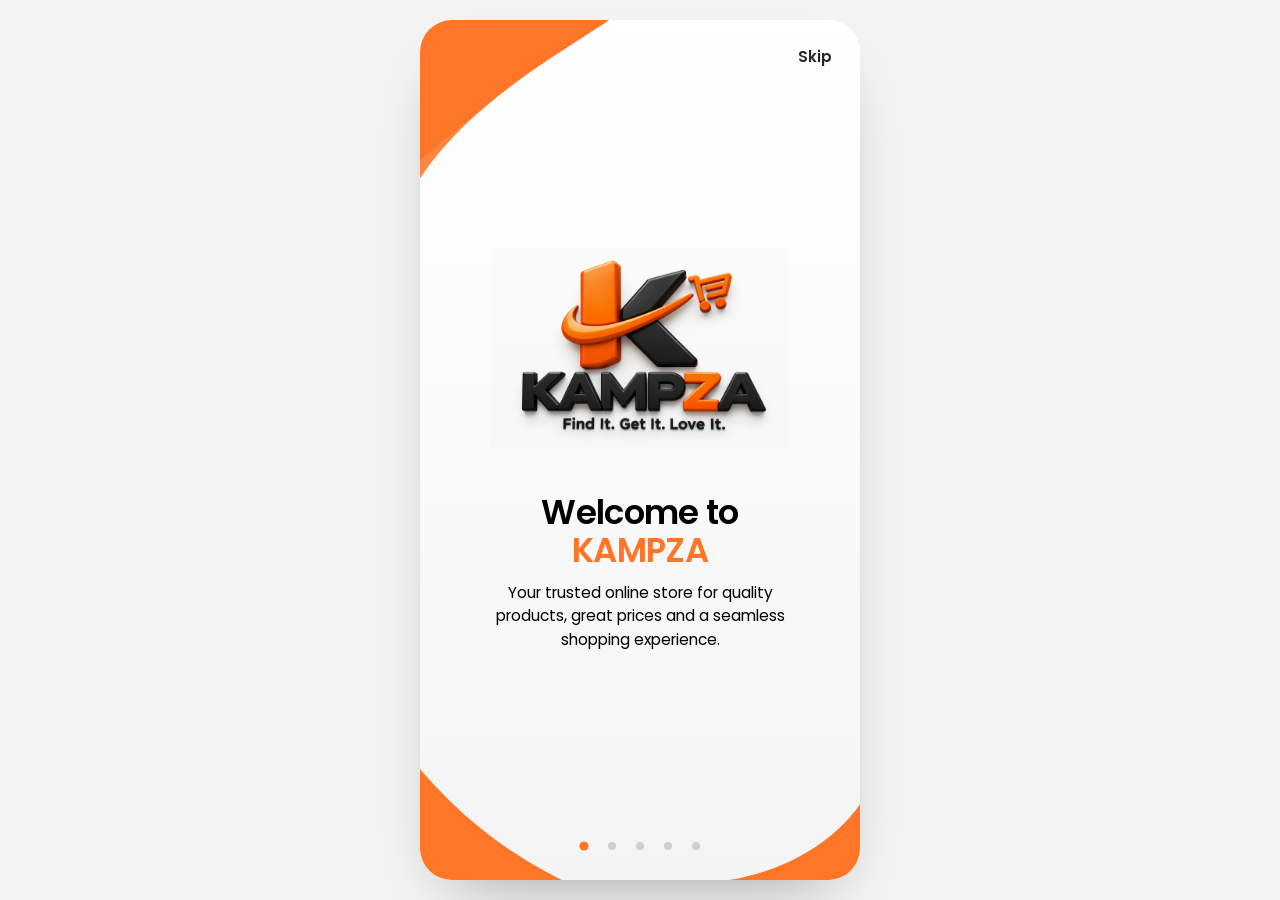
==== commit 4fec98ac: "Update index.html" ====
--- a/index.html
+++ b/index.html
@@ -142,7 +142,7 @@
     <svg class="deco t" viewBox="0 0 100 36" aria-hidden="true"><use href="#dt"/></svg>
     <svg class="deco b" viewBox="0 0 100 36" aria-hidden="true" style="width:70%;left:0"><use href="#dl"/></svg>
     <svg class="deco b" viewBox="0 0 100 36" aria-hidden="true" style="width:48%;left:auto;right:0"><use href="#db"/></svg>
-    <img class="logo a pop" style="--d:100" src="kampza-logo.png" alt="KAMPZA — Find It. Get It. Love It." width="268" height="246" decoding="async" fetchpriority="high">
+    <img class="logo a pop" style="--d:100" src="file_00000000eaf882469fa408bd0ad609b5.png" alt="KAMPZA — Find It. Get It. Love It." width="268" height="246" decoding="async" fetchpriority="high">
     <h1 class="a" style="--d:500">Welcome to<br><em>KAMPZA</em></h1>
     <p class="sub a" style="--d:700">Your trusted online store for quality products, great prices and a seamless shopping experience.</p>
   </section>
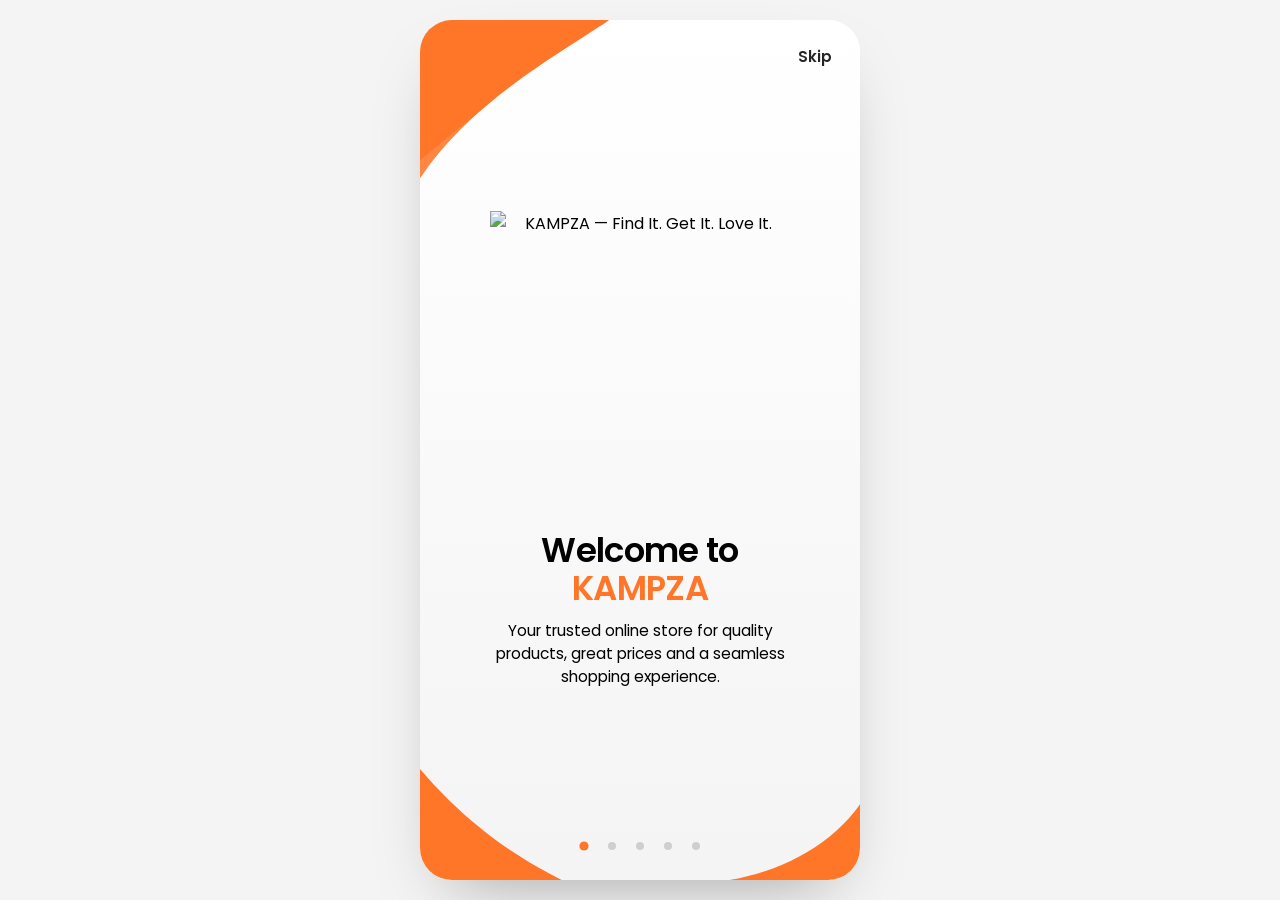
==== commit 713e849b: "Update index.html" ====
--- a/index.html
+++ b/index.html
@@ -142,7 +142,7 @@
     <svg class="deco t" viewBox="0 0 100 36" aria-hidden="true"><use href="#dt"/></svg>
     <svg class="deco b" viewBox="0 0 100 36" aria-hidden="true" style="width:70%;left:0"><use href="#dl"/></svg>
     <svg class="deco b" viewBox="0 0 100 36" aria-hidden="true" style="width:48%;left:auto;right:0"><use href="#db"/></svg>
-    <img class="logo a pop" style="--d:100" src="file_00000000eaf882469fa408bd0ad609b5.png" alt="KAMPZA — Find It. Get It. Love It." width="268" height="246" decoding="async" fetchpriority="high">
+    <img class="logo a pop" style="--d:100" src="kampza-logo.png" alt="KAMPZA — Find It. Get It. Love It." width="268" height="246" decoding="async" fetchpriority="high">
     <h1 class="a" style="--d:500">Welcome to<br><em>KAMPZA</em></h1>
     <p class="sub a" style="--d:700">Your trusted online store for quality products, great prices and a seamless shopping experience.</p>
   </section>
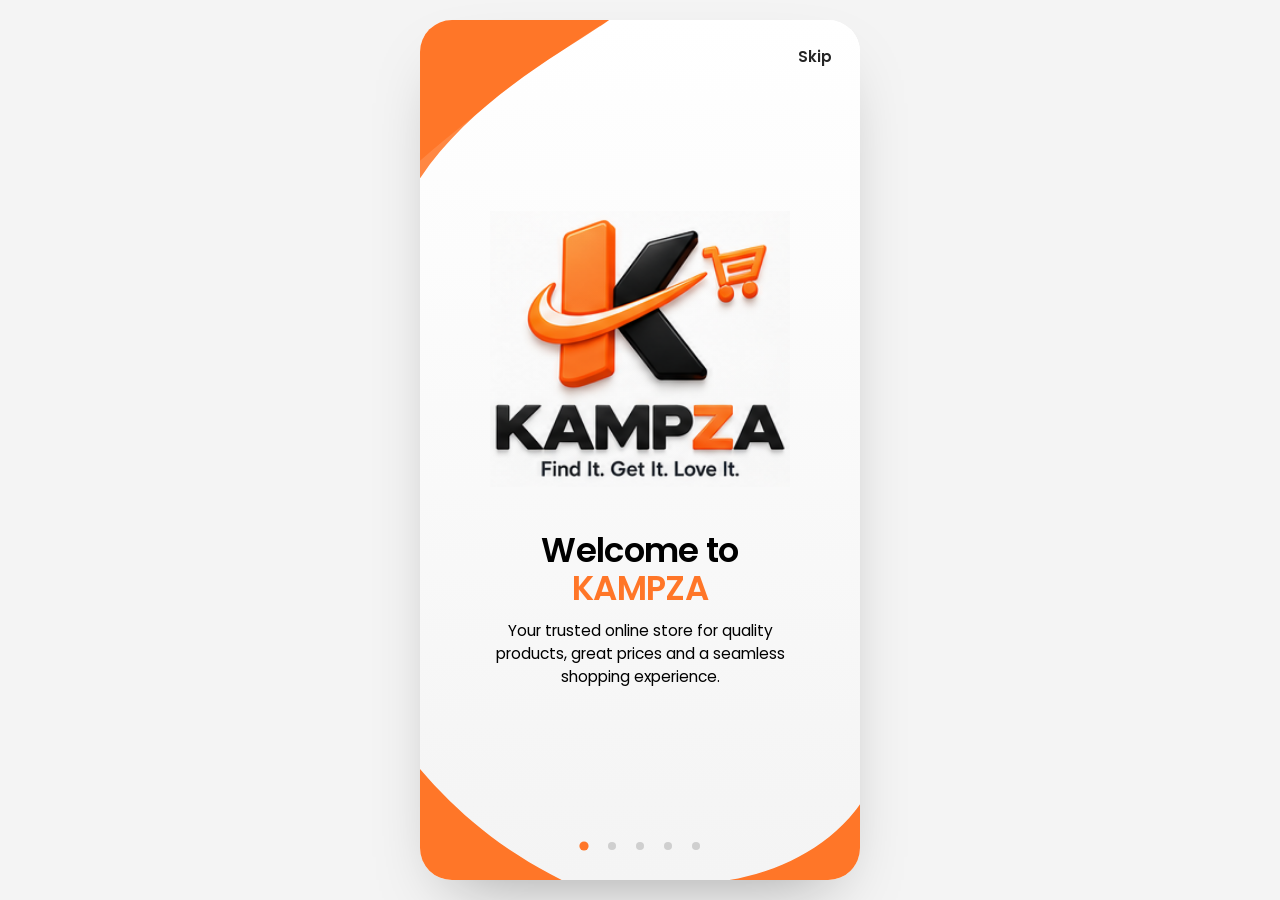
==== commit 2457434e: "Update index.html" ====
--- a/index.html
+++ b/index.html
@@ -4,6 +4,14 @@
 <meta charset="utf-8">
 <meta name="viewport" content="width=device-width, initial-scale=1, viewport-fit=cover">
 <title>KAMPZA — Find It. Get It. Love It.</title>
+<link rel="manifest" href="manifest.webmanifest">
+<link rel="icon" href="icons/icon-192.png">
+<link rel="apple-touch-icon" href="icons/apple-touch-icon.png">
+<meta name="apple-mobile-web-app-capable" content="yes">
+<meta name="mobile-web-app-capable" content="yes">
+<meta name="apple-mobile-web-app-title" content="KAMPZA">
+<meta name="apple-mobile-web-app-status-bar-style" content="default">
+
 <meta name="theme-color" content="#252525">
 <link rel="preconnect" href="https://fonts.googleapis.com">
 <link rel="preconnect" href="https://fonts.gstatic.com" crossorigin>
@@ -330,5 +338,6 @@
   go(0);
 })();
 </script>
+<script>if('serviceWorker' in navigator&&location.protocol!=='file:')addEventListener('load',function(){navigator.serviceWorker.register('sw.js').catch(function(){})});</script>
 </body>
 </html>
